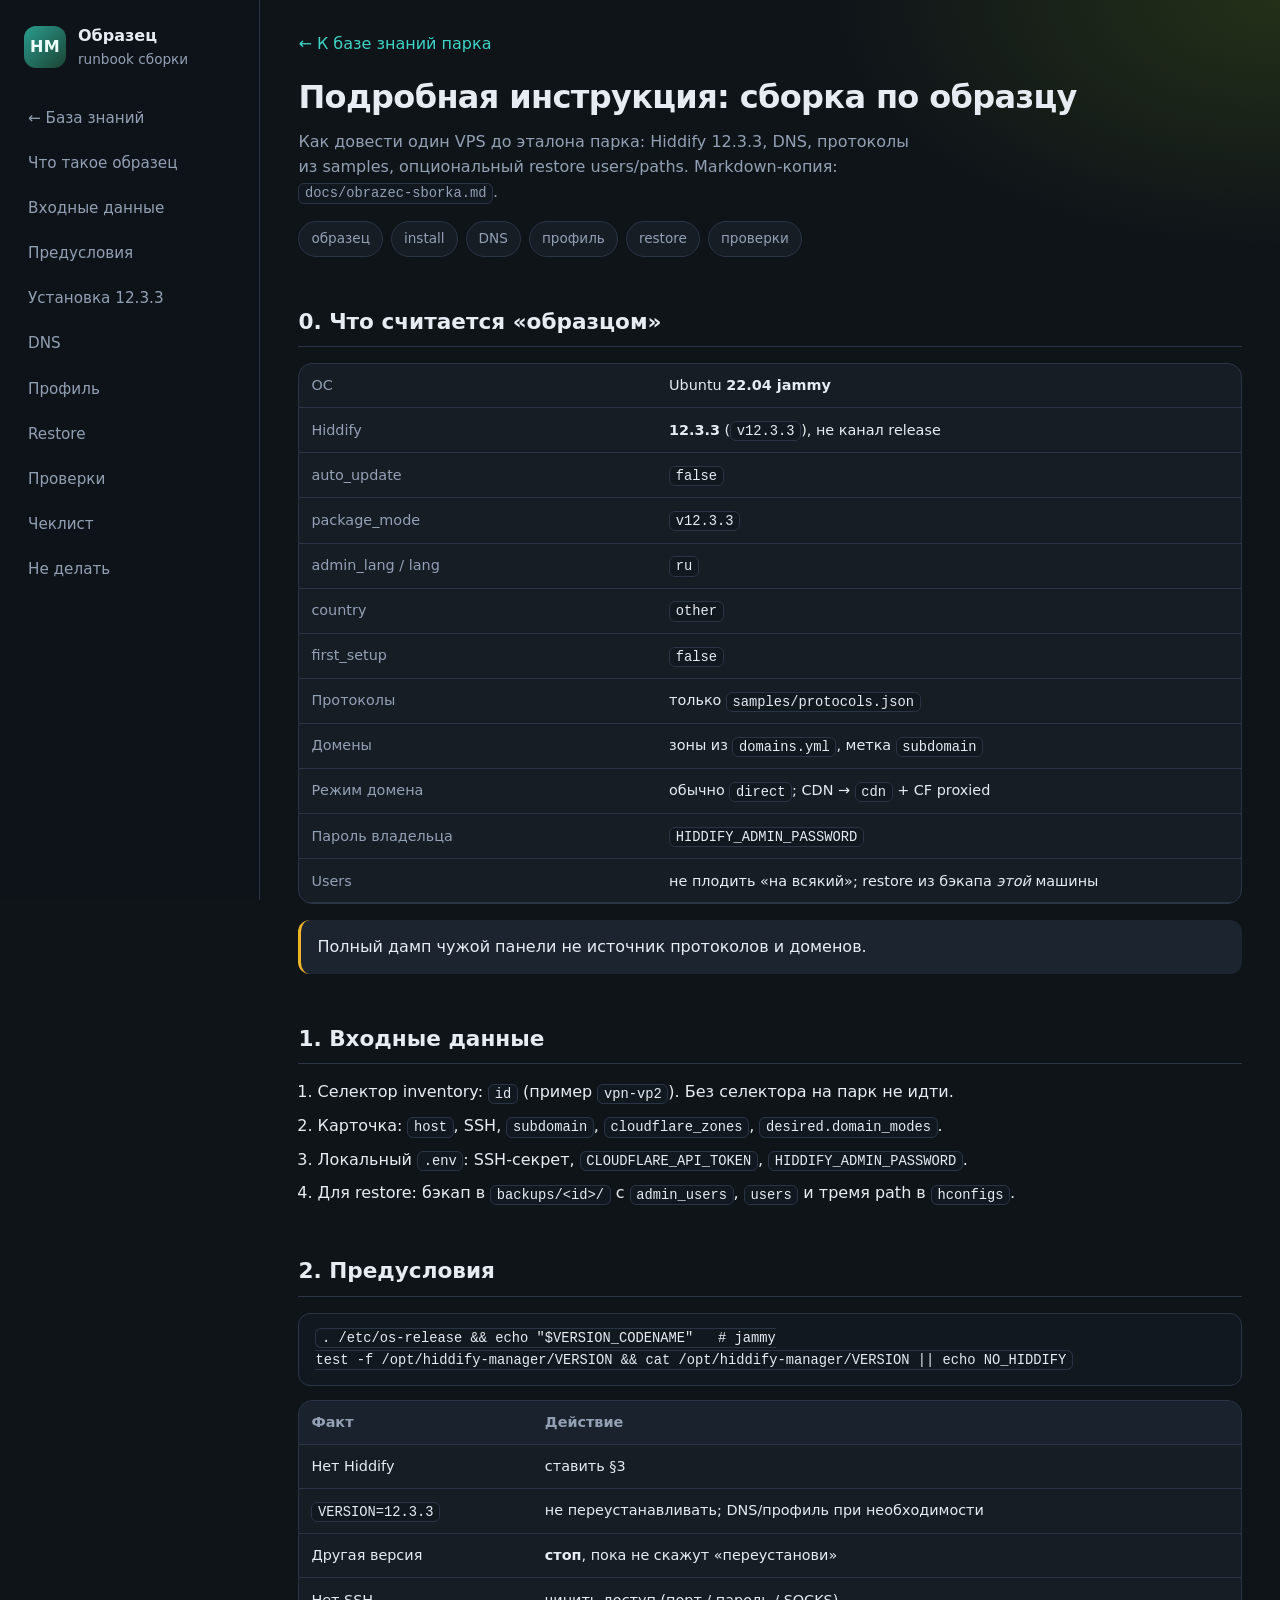
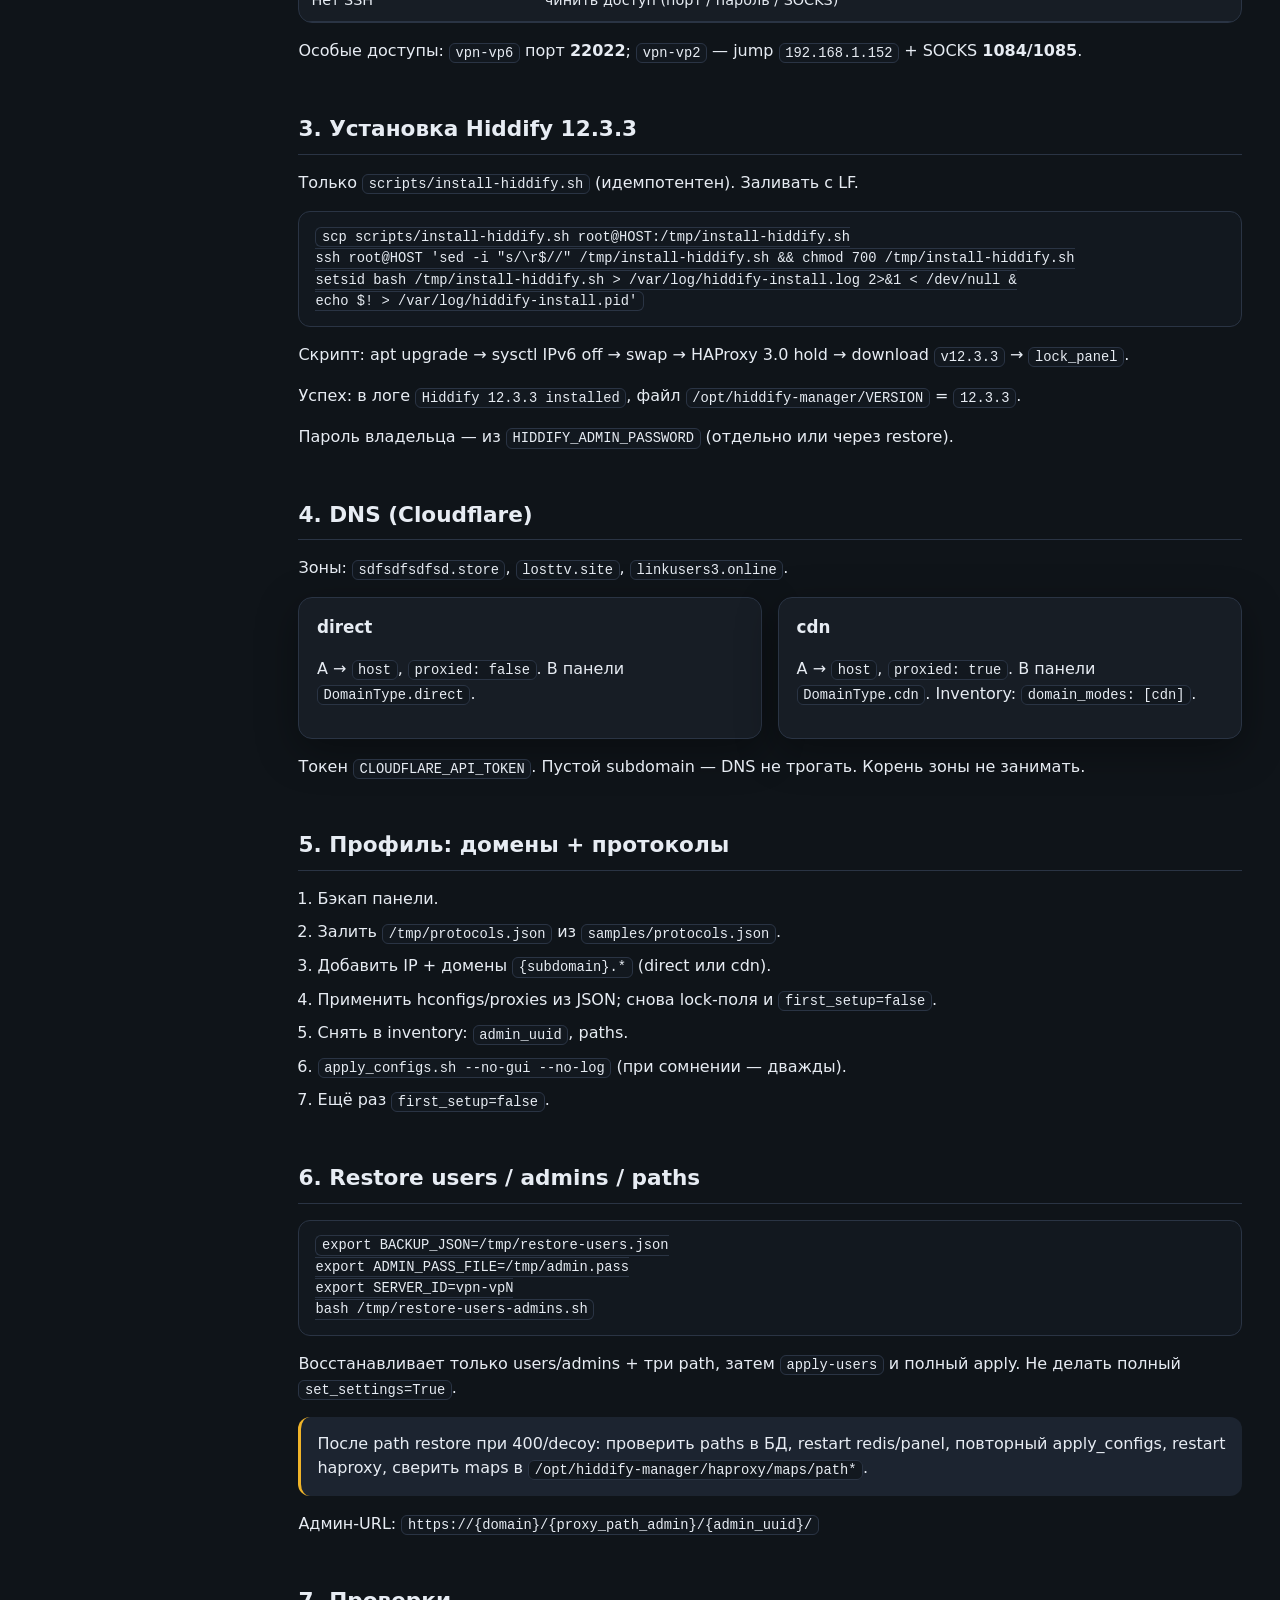
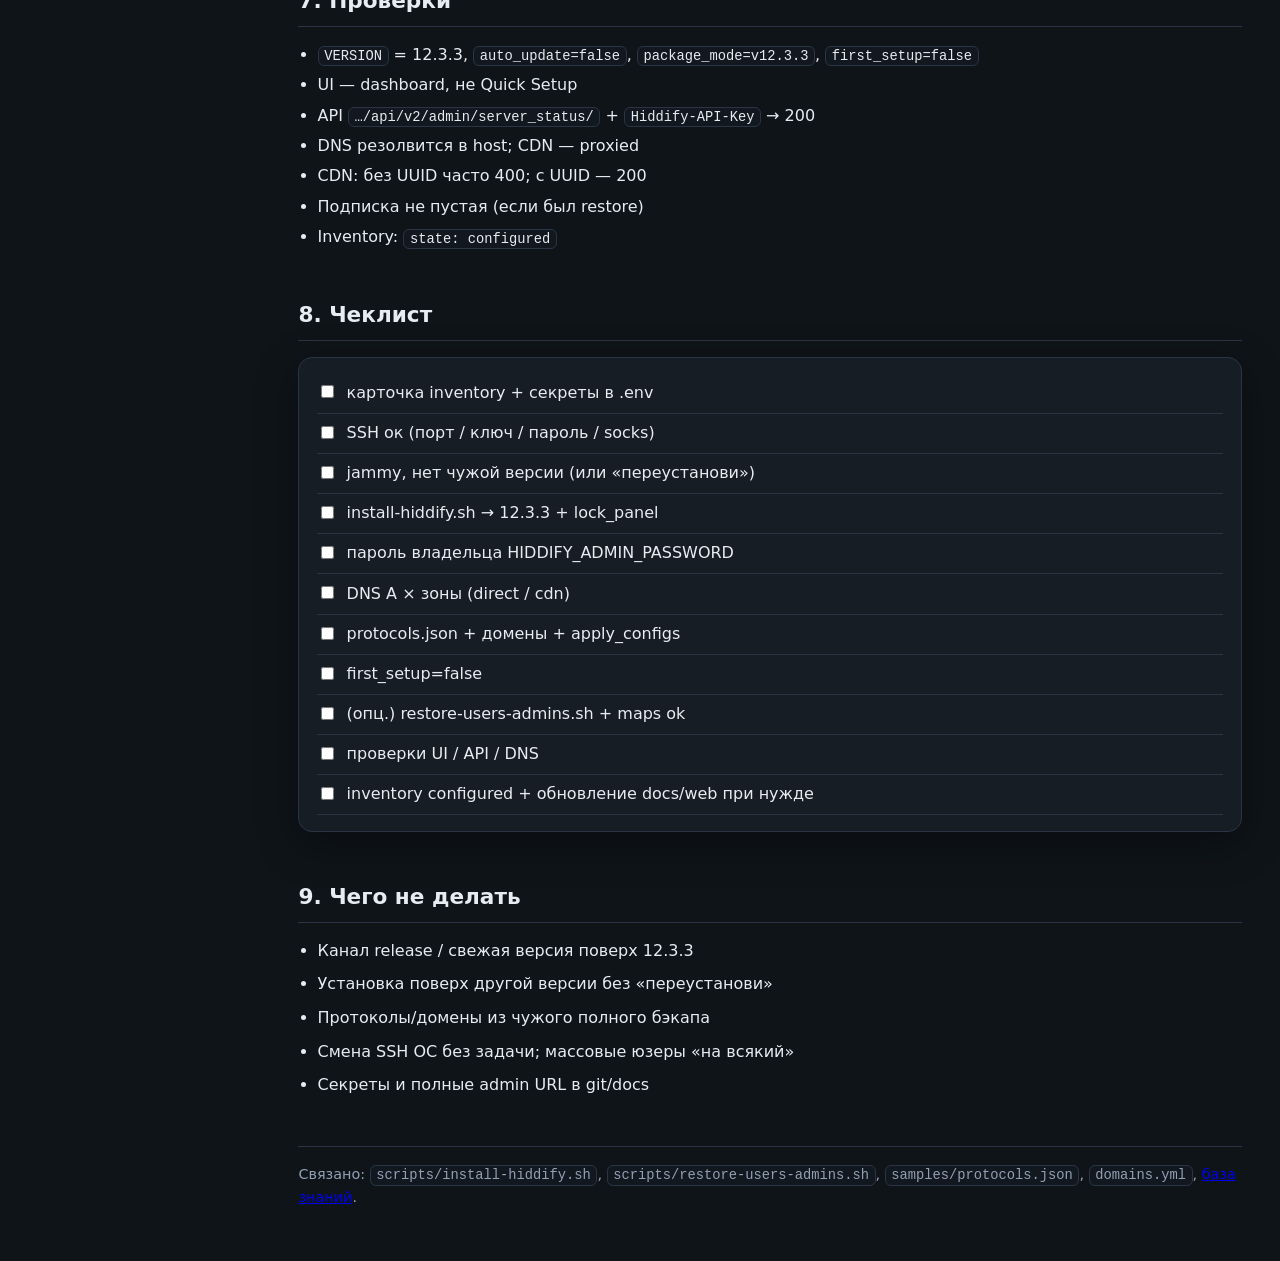
==== docs/web/obrazec.html @ accb6fe7 "Add detailed sample-build runbook for the park. Document the 12.3.3 install, DNS modes, protocol app" ====
<!DOCTYPE html>
<html lang="ru">
<head>
  <meta charset="utf-8" />
  <meta name="viewport" content="width=device-width, initial-scale=1" />
  <title>Сборка по образцу — Hiddify Park</title>
  <link rel="stylesheet" href="styles.css" />
  <style>
    .doc-nav { display: flex; flex-wrap: wrap; gap: 0.5rem; margin: 1rem 0 1.5rem; }
    .doc-nav a {
      color: var(--muted); text-decoration: none;
      padding: 0.4rem 0.75rem; border-radius: 999px;
      border: 1px solid var(--line); background: var(--panel); font-size: 0.85rem;
    }
    .doc-nav a:hover { color: var(--text); border-color: var(--accent); }
    .checklist label {
      display: flex; gap: 0.6rem; align-items: flex-start;
      padding: 0.45rem 0; border-bottom: 1px solid var(--line);
    }
    .checklist input { margin-top: 0.3rem; }
    table.kv td:first-child { width: 38%; color: var(--muted); white-space: nowrap; }
    .back { display: inline-block; margin-bottom: 1rem; color: var(--accent); text-decoration: none; }
  </style>
</head>
<body>
  <div class="layout">
    <aside class="sidebar">
      <div class="brand">
        <div class="brand-mark">HM</div>
        <div>
          <div class="brand-title">Образец</div>
          <div class="brand-sub">runbook сборки</div>
        </div>
      </div>
      <nav>
        <a href="index.html">← База знаний</a>
        <a href="#what">Что такое образец</a>
        <a href="#inputs">Входные данные</a>
        <a href="#pre">Предусловия</a>
        <a href="#install">Установка 12.3.3</a>
        <a href="#dns">DNS</a>
        <a href="#profile">Профиль</a>
        <a href="#restore">Restore</a>
        <a href="#verify">Проверки</a>
        <a href="#checklist">Чеклист</a>
        <a href="#dont">Не делать</a>
      </nav>
    </aside>

    <main class="content">
      <a class="back" href="index.html">← К базе знаний парка</a>
      <header class="page-header">
        <h1>Подробная инструкция: сборка по образцу</h1>
        <p class="lede">Как довести один VPS до эталона парка: Hiddify 12.3.3, DNS, протоколы из samples, опциональный restore users/paths. Markdown-копия: <code>docs/obrazec-sborka.md</code>.</p>
      </header>

      <div class="doc-nav">
        <a href="#what">образец</a>
        <a href="#install">install</a>
        <a href="#dns">DNS</a>
        <a href="#profile">профиль</a>
        <a href="#restore">restore</a>
        <a href="#verify">проверки</a>
      </div>

      <section id="what">
        <h2>0. Что считается «образцом»</h2>
        <div class="table-wrap">
          <table class="kv">
            <tbody>
              <tr><td>ОС</td><td>Ubuntu <strong>22.04 jammy</strong></td></tr>
              <tr><td>Hiddify</td><td><strong>12.3.3</strong> (<code>v12.3.3</code>), не канал release</td></tr>
              <tr><td>auto_update</td><td><code>false</code></td></tr>
              <tr><td>package_mode</td><td><code>v12.3.3</code></td></tr>
              <tr><td>admin_lang / lang</td><td><code>ru</code></td></tr>
              <tr><td>country</td><td><code>other</code></td></tr>
              <tr><td>first_setup</td><td><code>false</code></td></tr>
              <tr><td>Протоколы</td><td>только <code>samples/protocols.json</code></td></tr>
              <tr><td>Домены</td><td>зоны из <code>domains.yml</code>, метка <code>subdomain</code></td></tr>
              <tr><td>Режим домена</td><td>обычно <code>direct</code>; CDN → <code>cdn</code> + CF proxied</td></tr>
              <tr><td>Пароль владельца</td><td><code>HIDDIFY_ADMIN_PASSWORD</code></td></tr>
              <tr><td>Users</td><td>не плодить «на всякий»; restore из бэкапа <em>этой</em> машины</td></tr>
            </tbody>
          </table>
        </div>
        <div class="callout warn">Полный дамп чужой панели не источник протоколов и доменов.</div>
      </section>

      <section id="inputs">
        <h2>1. Входные данные</h2>
        <ol class="steps">
          <li>Селектор inventory: <code>id</code> (пример <code>vpn-vp2</code>). Без селектора на парк не идти.</li>
          <li>Карточка: <code>host</code>, SSH, <code>subdomain</code>, <code>cloudflare_zones</code>, <code>desired.domain_modes</code>.</li>
          <li>Локальный <code>.env</code>: SSH-секрет, <code>CLOUDFLARE_API_TOKEN</code>, <code>HIDDIFY_ADMIN_PASSWORD</code>.</li>
          <li>Для restore: бэкап в <code>backups/&lt;id&gt;/</code> с <code>admin_users</code>, <code>users</code> и тремя path в <code>hconfigs</code>.</li>
        </ol>
      </section>

      <section id="pre">
        <h2>2. Предусловия</h2>
        <pre><code>. /etc/os-release &amp;&amp; echo "$VERSION_CODENAME"   # jammy
test -f /opt/hiddify-manager/VERSION &amp;&amp; cat /opt/hiddify-manager/VERSION || echo NO_HIDDIFY</code></pre>
        <div class="table-wrap">
          <table>
            <thead><tr><th>Факт</th><th>Действие</th></tr></thead>
            <tbody>
              <tr><td>Нет Hiddify</td><td>ставить §3</td></tr>
              <tr><td><code>VERSION=12.3.3</code></td><td>не переустанавливать; DNS/профиль при необходимости</td></tr>
              <tr><td>Другая версия</td><td><strong>стоп</strong>, пока не скажут «переустанови»</td></tr>
              <tr><td>Нет SSH</td><td>чинить доступ (порт / пароль / SOCKS)</td></tr>
            </tbody>
          </table>
        </div>
        <p>Особые доступы: <code>vpn-vp6</code> порт <strong>22022</strong>; <code>vpn-vp2</code> — jump <code>192.168.1.152</code> + SOCKS <strong>1084/1085</strong>.</p>
      </section>

      <section id="install">
        <h2>3. Установка Hiddify 12.3.3</h2>
        <p>Только <code>scripts/install-hiddify.sh</code> (идемпотентен). Заливать с LF.</p>
        <pre><code>scp scripts/install-hiddify.sh root@HOST:/tmp/install-hiddify.sh
ssh root@HOST 'sed -i "s/\r$//" /tmp/install-hiddify.sh && chmod 700 /tmp/install-hiddify.sh
setsid bash /tmp/install-hiddify.sh > /var/log/hiddify-install.log 2>&amp;1 &lt; /dev/null &amp;
echo $! > /var/log/hiddify-install.pid'</code></pre>
        <p>Скрипт: apt upgrade → sysctl IPv6 off → swap → HAProxy 3.0 hold → download <code>v12.3.3</code> → <code>lock_panel</code>.</p>
        <p>Успех: в логе <code>Hiddify 12.3.3 installed</code>, файл <code>/opt/hiddify-manager/VERSION</code> = <code>12.3.3</code>.</p>
        <p>Пароль владельца — из <code>HIDDIFY_ADMIN_PASSWORD</code> (отдельно или через restore).</p>
      </section>

      <section id="dns">
        <h2>4. DNS (Cloudflare)</h2>
        <p>Зоны: <code>sdfsdfsdfsd.store</code>, <code>losttv.site</code>, <code>linkusers3.online</code>.</p>
        <div class="grid-2">
          <div class="card">
            <h3>direct</h3>
            <p>A → <code>host</code>, <code>proxied: false</code>. В панели <code>DomainType.direct</code>.</p>
          </div>
          <div class="card">
            <h3>cdn</h3>
            <p>A → <code>host</code>, <code>proxied: true</code>. В панели <code>DomainType.cdn</code>. Inventory: <code>domain_modes: [cdn]</code>.</p>
          </div>
        </div>
        <p>Токен <code>CLOUDFLARE_API_TOKEN</code>. Пустой subdomain — DNS не трогать. Корень зоны не занимать.</p>
      </section>

      <section id="profile">
        <h2>5. Профиль: домены + протоколы</h2>
        <ol class="steps">
          <li>Бэкап панели.</li>
          <li>Залить <code>/tmp/protocols.json</code> из <code>samples/protocols.json</code>.</li>
          <li>Добавить IP + домены <code>{subdomain}.*</code> (direct или cdn).</li>
          <li>Применить hconfigs/proxies из JSON; снова lock-поля и <code>first_setup=false</code>.</li>
          <li>Снять в inventory: <code>admin_uuid</code>, paths.</li>
          <li><code>apply_configs.sh --no-gui --no-log</code> (при сомнении — дважды).</li>
          <li>Ещё раз <code>first_setup=false</code>.</li>
        </ol>
      </section>

      <section id="restore">
        <h2>6. Restore users / admins / paths</h2>
        <pre><code>export BACKUP_JSON=/tmp/restore-users.json
export ADMIN_PASS_FILE=/tmp/admin.pass
export SERVER_ID=vpn-vpN
bash /tmp/restore-users-admins.sh</code></pre>
        <p>Восстанавливает только users/admins + три path, затем <code>apply-users</code> и полный apply. Не делать полный <code>set_settings=True</code>.</p>
        <div class="callout warn">
          После path restore при 400/decoy: проверить paths в БД, restart redis/panel, повторный apply_configs, restart haproxy, сверить maps в <code>/opt/hiddify-manager/haproxy/maps/path*</code>.
        </div>
        <p>Админ-URL: <code>https://{domain}/{proxy_path_admin}/{admin_uuid}/</code></p>
      </section>

      <section id="verify">
        <h2>7. Проверки</h2>
        <ul>
          <li><code>VERSION</code> = 12.3.3, <code>auto_update=false</code>, <code>package_mode=v12.3.3</code>, <code>first_setup=false</code></li>
          <li>UI — dashboard, не Quick Setup</li>
          <li>API <code>…/api/v2/admin/server_status/</code> + <code>Hiddify-API-Key</code> → 200</li>
          <li>DNS резолвится в host; CDN — proxied</li>
          <li>CDN: без UUID часто 400; с UUID — 200</li>
          <li>Подписка не пустая (если был restore)</li>
          <li>Inventory: <code>state: configured</code></li>
        </ul>
      </section>

      <section id="checklist">
        <h2>8. Чеклист</h2>
        <div class="card checklist">
          <label><input type="checkbox" /> карточка inventory + секреты в .env</label>
          <label><input type="checkbox" /> SSH ок (порт / ключ / пароль / socks)</label>
          <label><input type="checkbox" /> jammy, нет чужой версии (или «переустанови»)</label>
          <label><input type="checkbox" /> install-hiddify.sh → 12.3.3 + lock_panel</label>
          <label><input type="checkbox" /> пароль владельца HIDDIFY_ADMIN_PASSWORD</label>
          <label><input type="checkbox" /> DNS A × зоны (direct / cdn)</label>
          <label><input type="checkbox" /> protocols.json + домены + apply_configs</label>
          <label><input type="checkbox" /> first_setup=false</label>
          <label><input type="checkbox" /> (опц.) restore-users-admins.sh + maps ok</label>
          <label><input type="checkbox" /> проверки UI / API / DNS</label>
          <label><input type="checkbox" /> inventory configured + обновление docs/web при нужде</label>
        </div>
      </section>

      <section id="dont">
        <h2>9. Чего не делать</h2>
        <ul class="pitfalls">
          <li>Канал release / свежая версия поверх 12.3.3</li>
          <li>Установка поверх другой версии без «переустанови»</li>
          <li>Протоколы/домены из чужого полного бэкапа</li>
          <li>Смена SSH ОС без задачи; массовые юзеры «на всякий»</li>
          <li>Секреты и полные admin URL в git/docs</li>
        </ul>
      </section>

      <footer class="page-footer">
        Связано: <code>scripts/install-hiddify.sh</code>, <code>scripts/restore-users-admins.sh</code>, <code>samples/protocols.json</code>, <code>domains.yml</code>, <a href="index.html">база знаний</a>.
      </footer>
    </main>
  </div>
</body>
</html>
---- docs/web/styles.css ----
:root {
  --bg: #0f1419;
  --panel: #171d25;
  --panel-2: #1c2430;
  --line: #2a3444;
  --text: #e7ecf3;
  --muted: #93a0b4;
  --accent: #3dd6c6;
  --accent-2: #f0b429;
  --ok: #3ecf8e;
  --bad: #ff6b6b;
  --warn: #f0b429;
  --shadow: 0 12px 40px rgba(0, 0, 0, 0.35);
  --radius: 14px;
  --font: "Segoe UI", "IBM Plex Sans", system-ui, sans-serif;
  --mono: "Cascadia Code", "Consolas", ui-monospace, monospace;
}

* { box-sizing: border-box; }
html { scroll-behavior: smooth; }
body {
  margin: 0;
  font-family: var(--font);
  color: var(--text);
  background:
    radial-gradient(1200px 600px at 10% -10%, #1a2a33 0%, transparent 55%),
    radial-gradient(900px 500px at 100% 0%, #243018 0%, transparent 50%),
    var(--bg);
  line-height: 1.55;
}

.layout {
  display: grid;
  grid-template-columns: 260px 1fr;
  min-height: 100vh;
}

.sidebar {
  position: sticky;
  top: 0;
  height: 100vh;
  padding: 1.25rem 1rem;
  border-right: 1px solid var(--line);
  background: rgba(15, 20, 25, 0.92);
  backdrop-filter: blur(8px);
  overflow: auto;
}

.brand {
  display: flex;
  gap: 0.75rem;
  align-items: center;
  margin-bottom: 1.5rem;
  padding: 0.25rem 0.5rem;
}
.brand-mark {
  width: 42px; height: 42px;
  border-radius: 12px;
  display: grid; place-items: center;
  font-weight: 700;
  letter-spacing: 0.02em;
  background: linear-gradient(135deg, #2a9d8f, #1b4332);
  color: #ecfffb;
}
.brand-title { font-weight: 700; }
.brand-sub { color: var(--muted); font-size: 0.85rem; }

nav { display: flex; flex-direction: column; gap: 0.25rem; }
nav a {
  color: var(--muted);
  text-decoration: none;
  padding: 0.55rem 0.75rem;
  border-radius: 10px;
  font-size: 0.95rem;
}
nav a:hover, nav a.active {
  color: var(--text);
  background: var(--panel-2);
}

.sidebar-note {
  margin-top: 1.5rem;
  padding: 0.75rem;
  color: var(--muted);
  font-size: 0.8rem;
  border: 1px dashed var(--line);
  border-radius: 10px;
}

.content {
  padding: 2rem clamp(1rem, 3vw, 3rem) 4rem;
  max-width: 1100px;
}

.page-header h1 {
  margin: 0 0 0.5rem;
  font-size: clamp(1.6rem, 2.5vw, 2.2rem);
  letter-spacing: -0.02em;
}
.lede { color: var(--muted); max-width: 60ch; margin-top: 0; }
.meta-row { display: flex; flex-wrap: wrap; gap: 0.5rem; margin: 1rem 0 0.5rem; }
.pill {
  display: inline-flex;
  align-items: center;
  gap: 0.35rem;
  padding: 0.3rem 0.7rem;
  border-radius: 999px;
  background: var(--panel);
  border: 1px solid var(--line);
  font-size: 0.85rem;
}
.pill.muted { color: var(--muted); }

section {
  margin-top: 2.5rem;
  padding-top: 0.5rem;
  scroll-margin-top: 1rem;
}
section h2 {
  margin: 0 0 1rem;
  font-size: 1.35rem;
  border-bottom: 1px solid var(--line);
  padding-bottom: 0.5rem;
}
section h3 { margin-top: 0; font-size: 1.05rem; }

.cards {
  display: grid;
  grid-template-columns: repeat(auto-fit, minmax(240px, 1fr));
  gap: 1rem;
}
.card {
  background: var(--panel);
  border: 1px solid var(--line);
  border-radius: var(--radius);
  padding: 1rem 1.1rem;
  box-shadow: var(--shadow);
}
.grid-2 {
  display: grid;
  grid-template-columns: repeat(auto-fit, minmax(280px, 1fr));
  gap: 1rem;
}

ul, ol { padding-left: 1.2rem; }
li { margin: 0.35rem 0; }
code, pre {
  font-family: var(--mono);
  font-size: 0.86rem;
}
code {
  background: #12181f;
  border: 1px solid var(--line);
  padding: 0.1rem 0.35rem;
  border-radius: 6px;
}
pre {
  background: #12181f;
  border: 1px solid var(--line);
  border-radius: 12px;
  padding: 0.9rem 1rem;
  overflow: auto;
}

.callout {
  margin: 1rem 0;
  padding: 0.9rem 1rem;
  border-radius: 12px;
  border-left: 3px solid var(--accent);
  background: var(--panel-2);
}
.callout.warn { border-left-color: var(--warn); }

.steps li { margin: 0.55rem 0; }

.toolbar {
  display: flex;
  flex-wrap: wrap;
  gap: 0.75rem;
  align-items: center;
  justify-content: space-between;
  margin-bottom: 0.75rem;
}
.toolbar input {
  flex: 1;
  min-width: 220px;
  background: var(--panel);
  border: 1px solid var(--line);
  color: var(--text);
  border-radius: 10px;
  padding: 0.65rem 0.85rem;
}
.legend {
  display: flex; flex-wrap: wrap; gap: 0.75rem;
  color: var(--muted); font-size: 0.85rem;
}
.dot {
  display: inline-block; width: 0.65rem; height: 0.65rem;
  border-radius: 50%; margin-right: 0.25rem;
}
.dot.ok { background: var(--ok); }
.dot.warn { background: var(--warn); }
.dot.bad { background: var(--bad); }
.dot.mute { background: #556274; }

.table-wrap {
  overflow: auto;
  border: 1px solid var(--line);
  border-radius: var(--radius);
  background: var(--panel);
}
table {
  width: 100%;
  border-collapse: collapse;
  font-size: 0.9rem;
}
th, td {
  text-align: left;
  padding: 0.65rem 0.75rem;
  border-bottom: 1px solid var(--line);
  vertical-align: top;
}
th {
  position: sticky; top: 0;
  background: #1a222d;
  color: var(--muted);
  font-weight: 600;
  white-space: nowrap;
}
tr:hover td { background: rgba(255,255,255,0.02); }
.ssh-badge {
  display: inline-block;
  padding: 0.15rem 0.5rem;
  border-radius: 999px;
  font-size: 0.78rem;
  font-weight: 600;
}
.ssh-badge.ok { background: rgba(62,207,142,0.15); color: var(--ok); }
.ssh-badge.warn { background: rgba(240,180,41,0.15); color: var(--warn); }
.ssh-badge.bad { background: rgba(255,107,107,0.15); color: var(--bad); }
.ssh-badge.mute { background: rgba(85,98,116,0.25); color: var(--muted); }

.summary-bar {
  margin-top: 0.75rem;
  color: var(--muted);
  font-size: 0.9rem;
}

.pitfalls li { margin: 0.55rem 0; }

.timeline {
  display: flex;
  flex-direction: column;
  gap: 0.75rem;
}
.tl-item {
  background: var(--panel);
  border: 1px solid var(--line);
  border-radius: 12px;
  padding: 0.85rem 1rem;
}
.tl-item time {
  display: block;
  color: var(--accent);
  font-size: 0.8rem;
  margin-bottom: 0.25rem;
  font-family: var(--mono);
}

.page-footer {
  margin-top: 3rem;
  padding-top: 1rem;
  border-top: 1px solid var(--line);
  color: var(--muted);
  font-size: 0.9rem;
}

@media (max-width: 900px) {
  .layout { grid-template-columns: 1fr; }
  .sidebar {
    position: relative;
    height: auto;
    border-right: none;
    border-bottom: 1px solid var(--line);
  }
  nav { flex-direction: row; flex-wrap: wrap; }
}
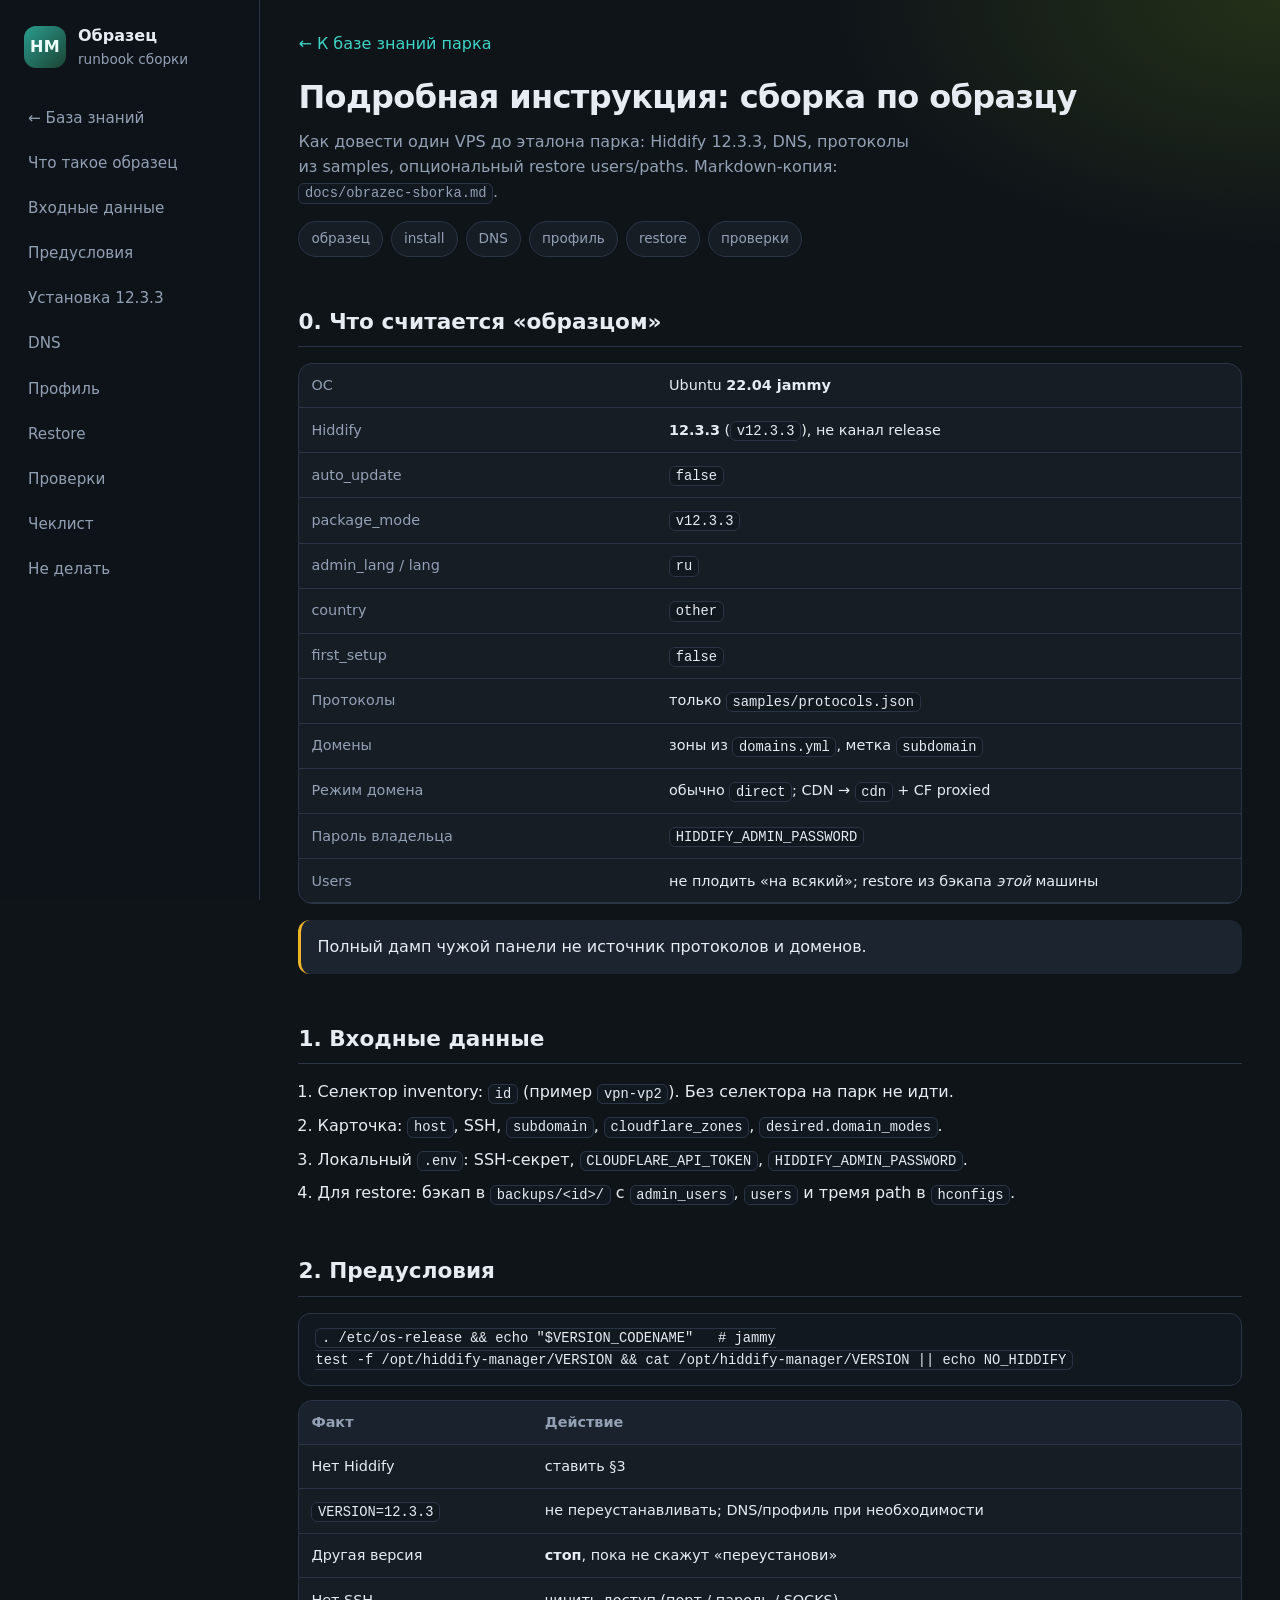
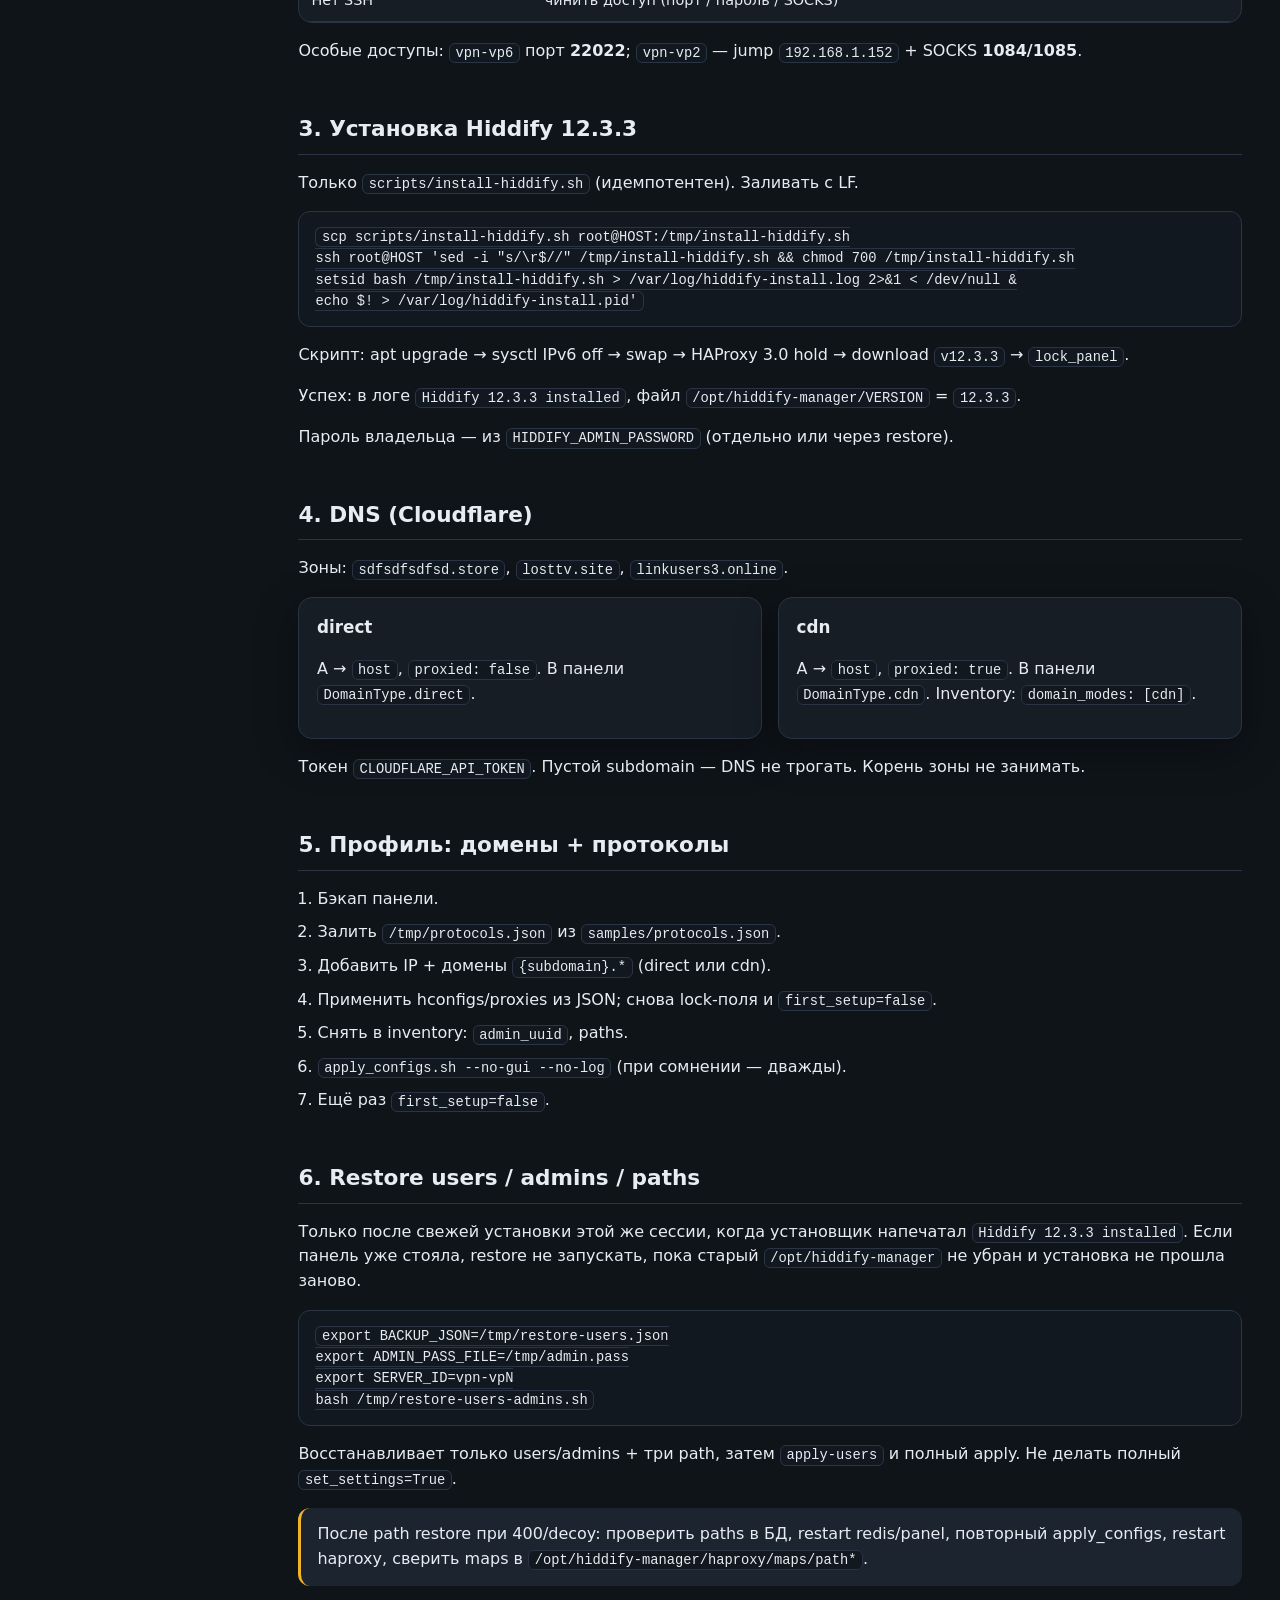
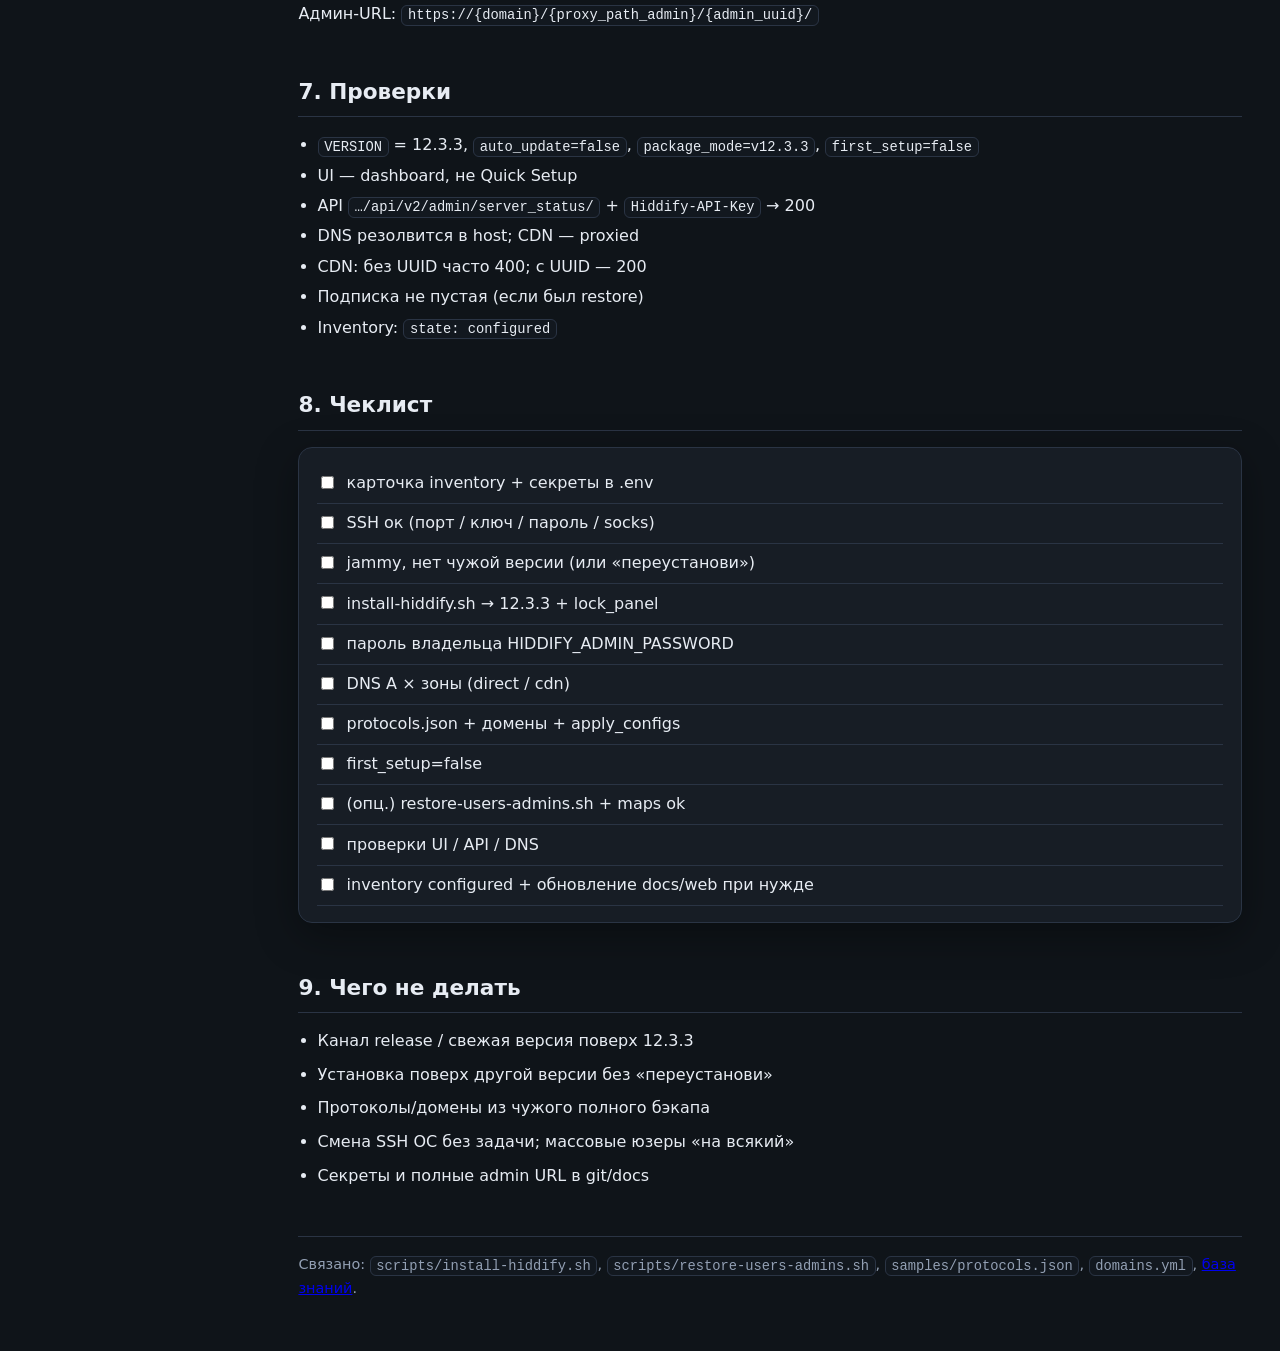
==== commit 79b50dad: "Document that user restore runs only after a clean 12.3.3 install. Co-authored-by: Cursor <cursorage" ====
--- a/docs/web/obrazec.html
+++ b/docs/web/obrazec.html
@@ -157,6 +157,7 @@
 
       <section id="restore">
         <h2>6. Restore users / admins / paths</h2>
+        <p>Только после свежей установки этой же сессии, когда установщик напечатал <code>Hiddify 12.3.3 installed</code>. Если панель уже стояла, restore не запускать, пока старый <code>/opt/hiddify-manager</code> не убран и установка не прошла заново.</p>
         <pre><code>export BACKUP_JSON=/tmp/restore-users.json
 export ADMIN_PASS_FILE=/tmp/admin.pass
 export SERVER_ID=vpn-vpN
--- a/docs/web/styles.css
+++ b/docs/web/styles.css
@@ -235,6 +235,13 @@
   font-size: 0.78rem;
   font-weight: 600;
 }
+.dom-line {
+  display: flex;
+  align-items: center;
+  gap: 0.4rem;
+  margin: 0.12rem 0;
+}
+.dom-line code { font-size: 0.78rem; }
 .ssh-badge.ok { background: rgba(62,207,142,0.15); color: var(--ok); }
 .ssh-badge.warn { background: rgba(240,180,41,0.15); color: var(--warn); }
 .ssh-badge.bad { background: rgba(255,107,107,0.15); color: var(--bad); }
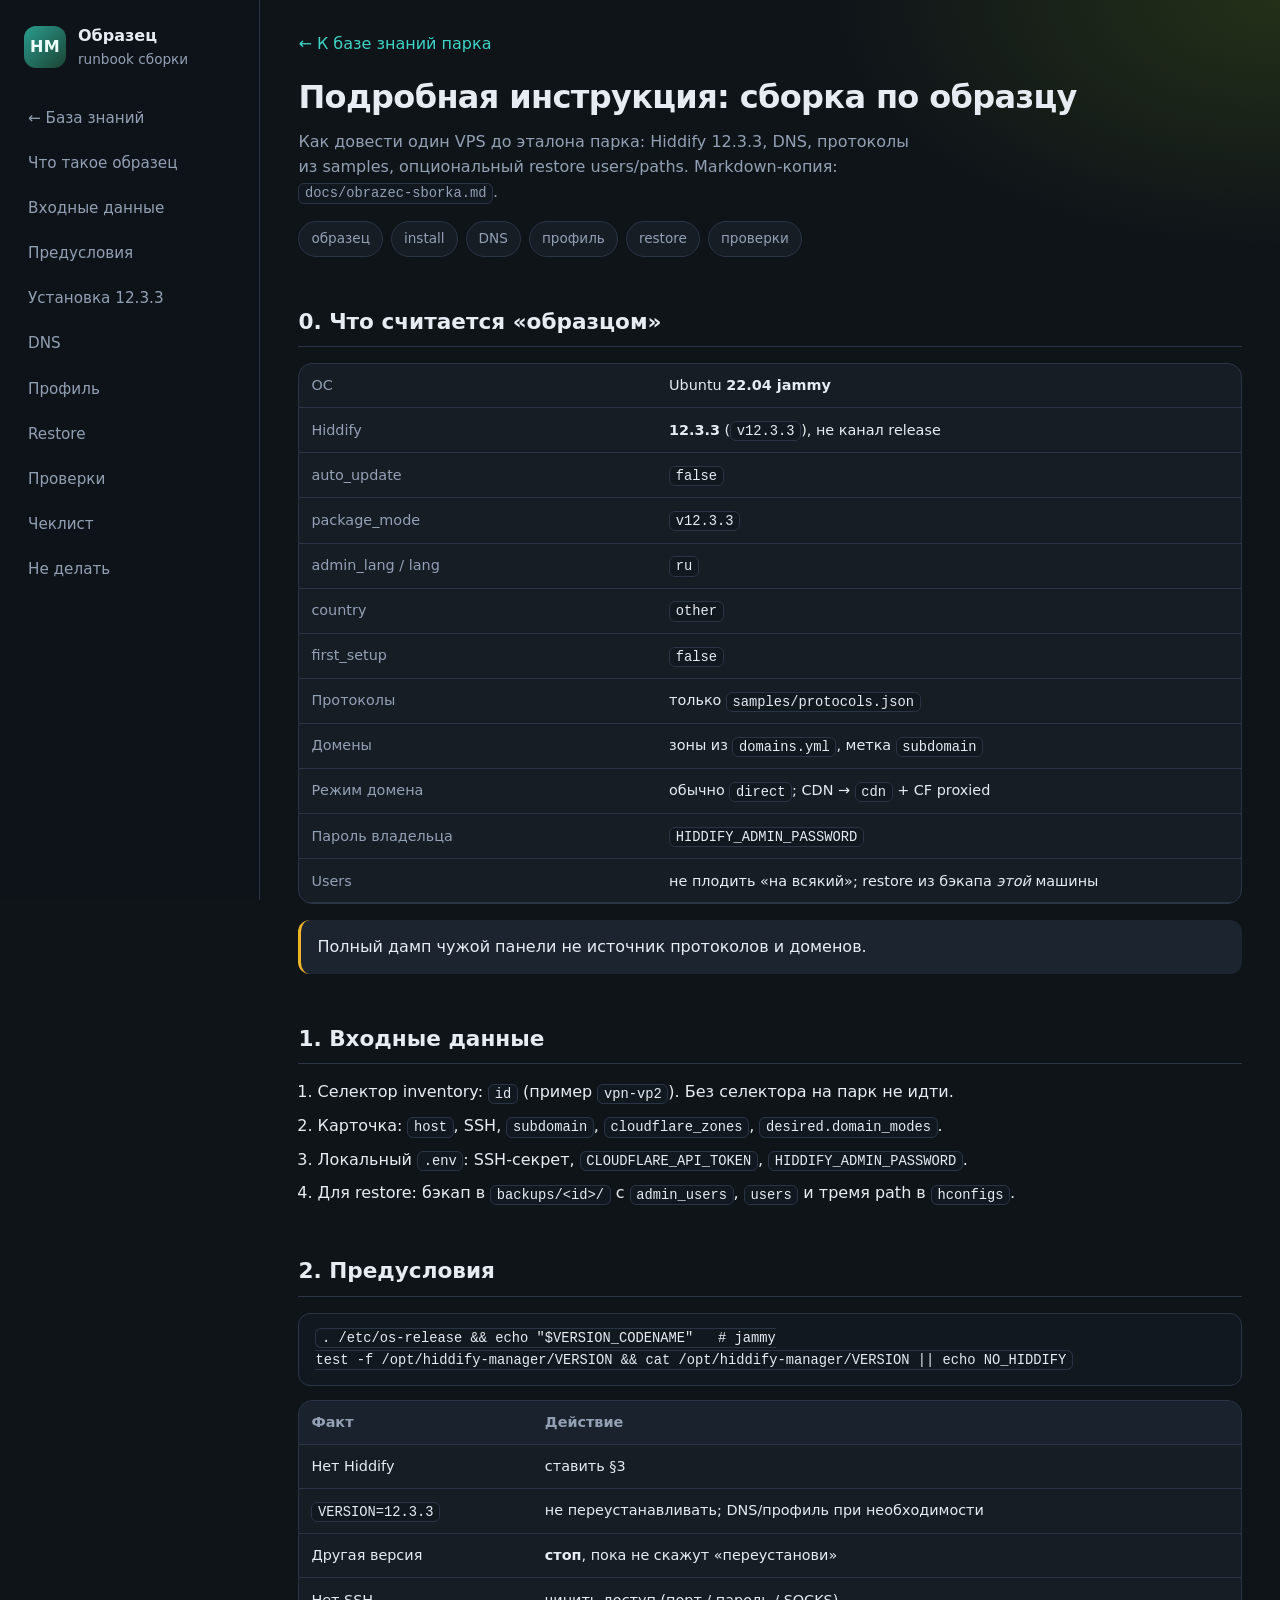
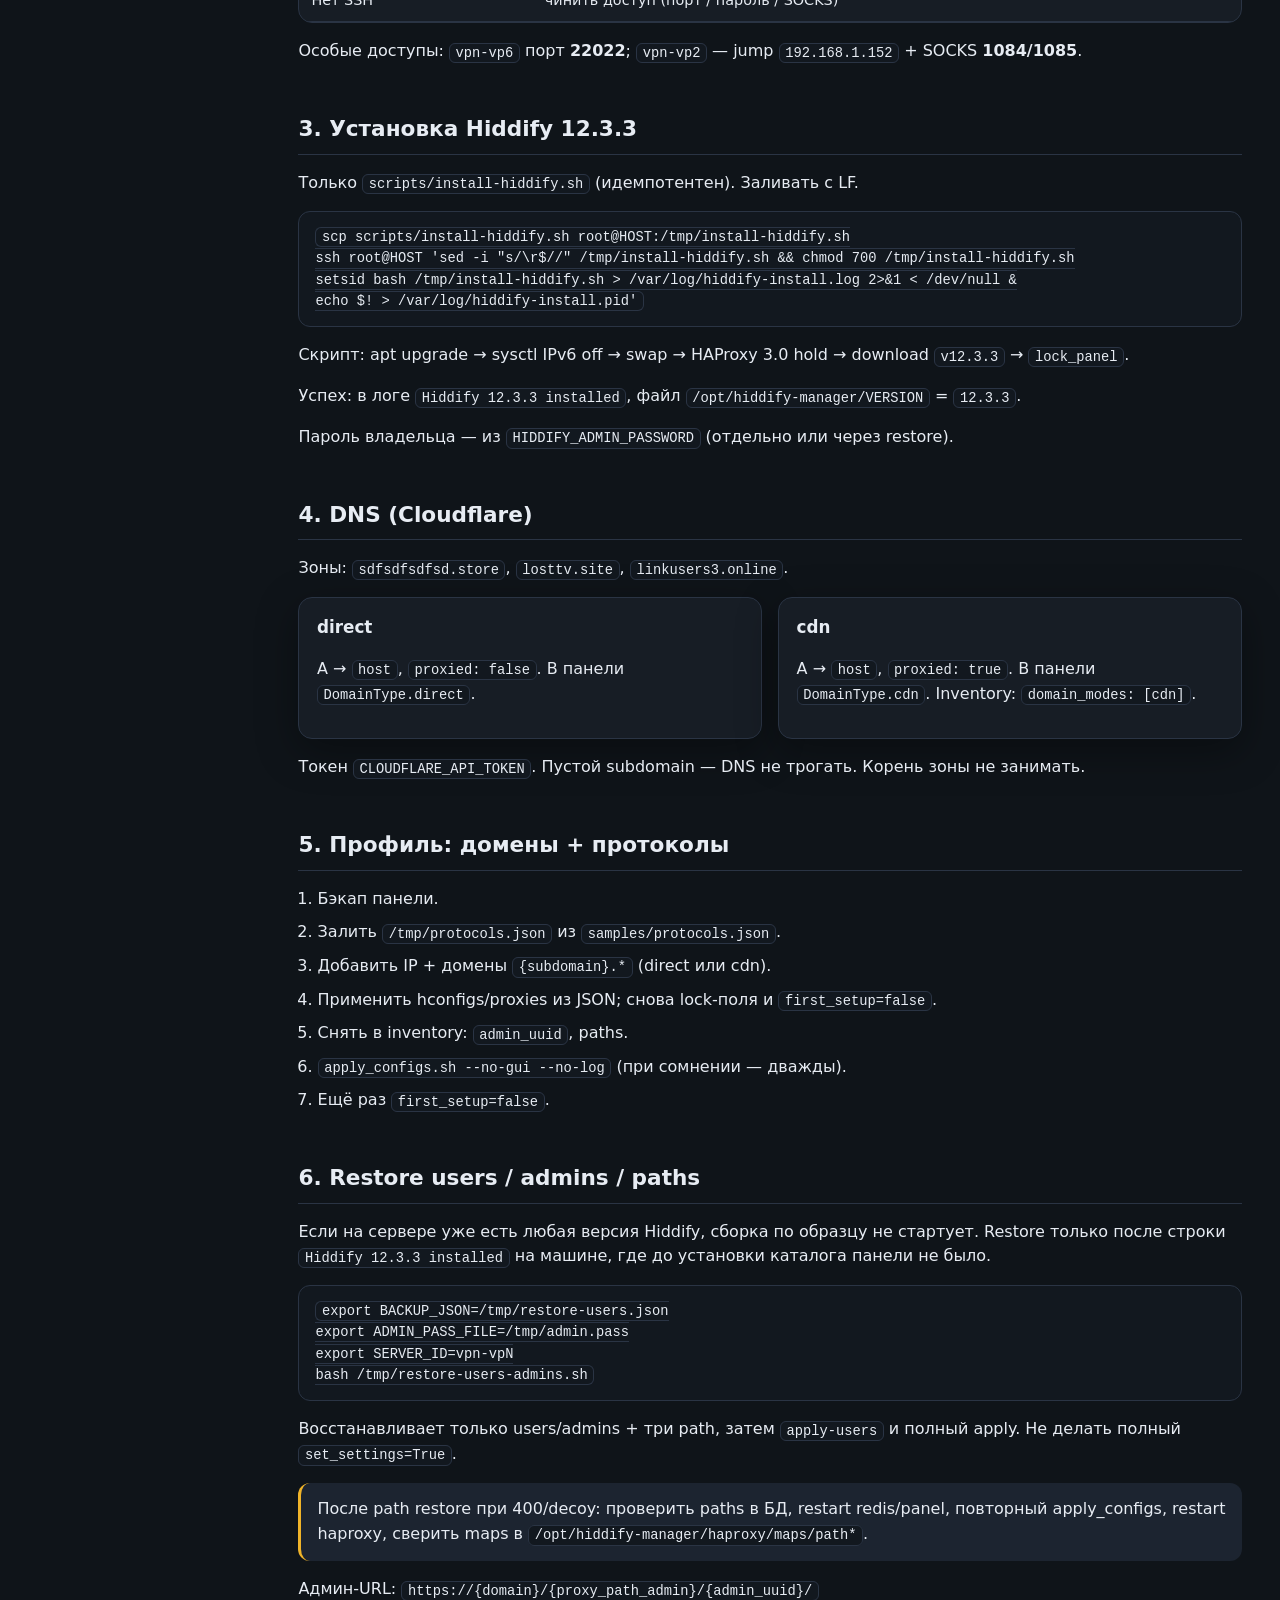
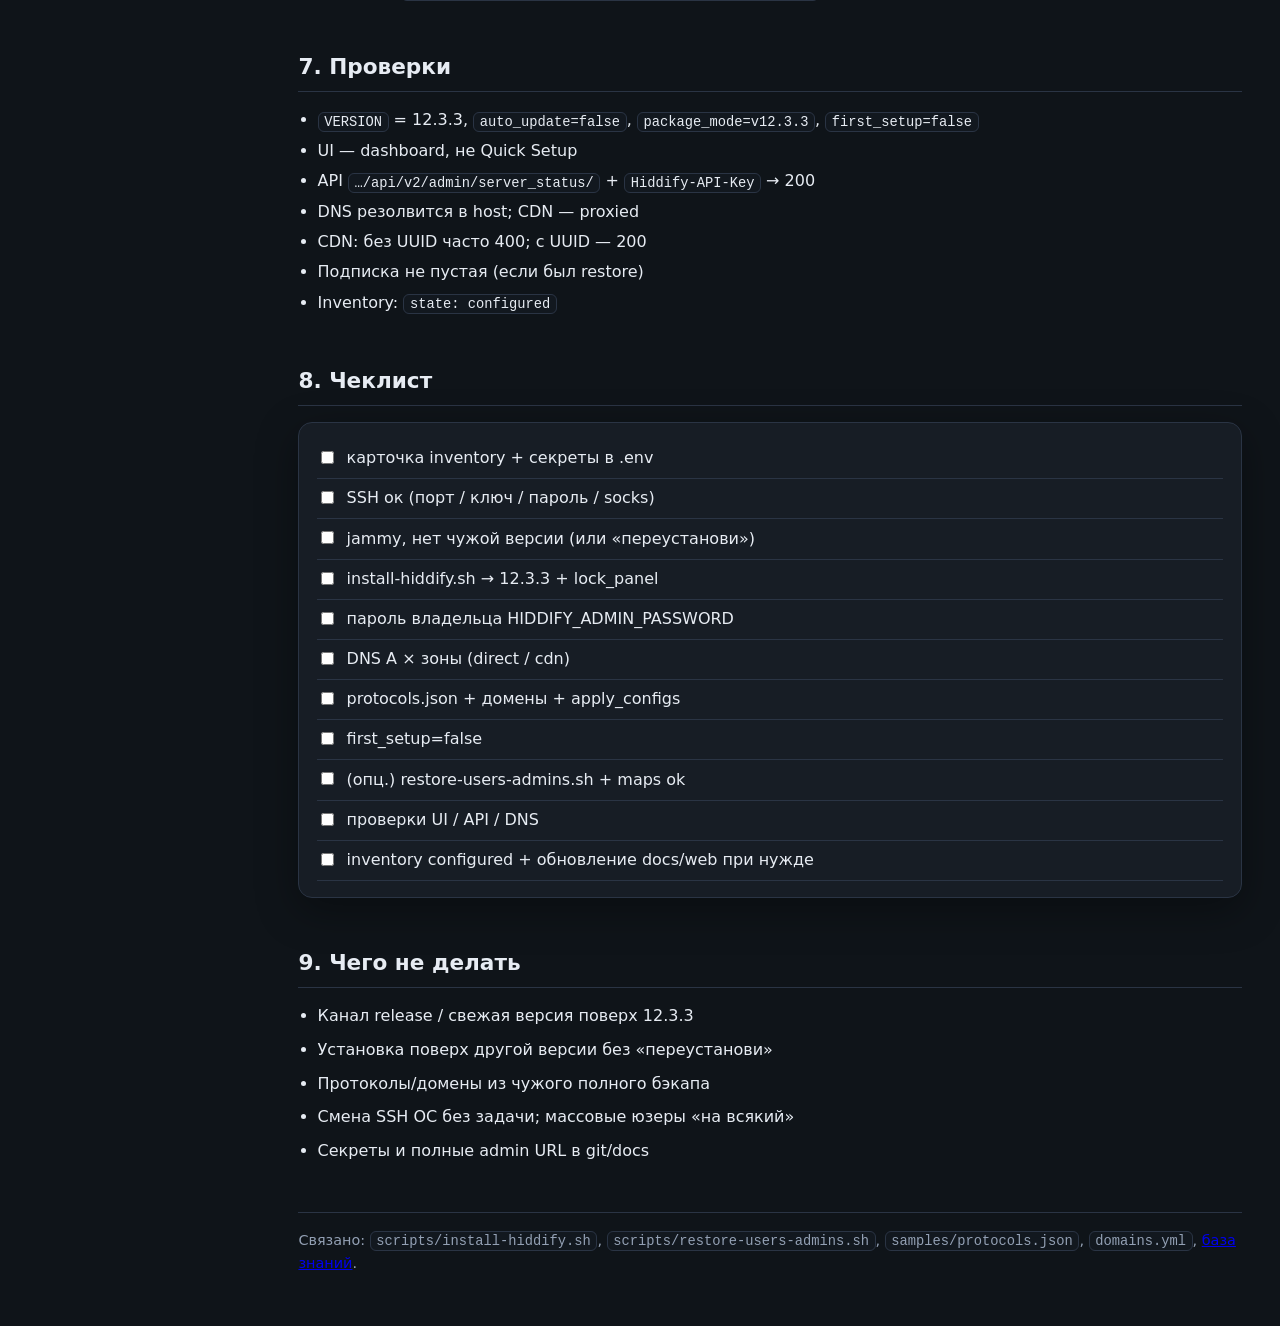
==== commit 26772162: "Refuse sample restore when any Hiddify version is already installed. Co-authored-by: Cursor <cursora" ====
--- a/docs/web/obrazec.html
+++ b/docs/web/obrazec.html
@@ -157,7 +157,7 @@
 
       <section id="restore">
         <h2>6. Restore users / admins / paths</h2>
-        <p>Только после свежей установки этой же сессии, когда установщик напечатал <code>Hiddify 12.3.3 installed</code>. Если панель уже стояла, restore не запускать, пока старый <code>/opt/hiddify-manager</code> не убран и установка не прошла заново.</p>
+        <p>Если на сервере уже есть любая версия Hiddify, сборка по образцу не стартует. Restore только после строки <code>Hiddify 12.3.3 installed</code> на машине, где до установки каталога панели не было.</p>
         <pre><code>export BACKUP_JSON=/tmp/restore-users.json
 export ADMIN_PASS_FILE=/tmp/admin.pass
 export SERVER_ID=vpn-vpN
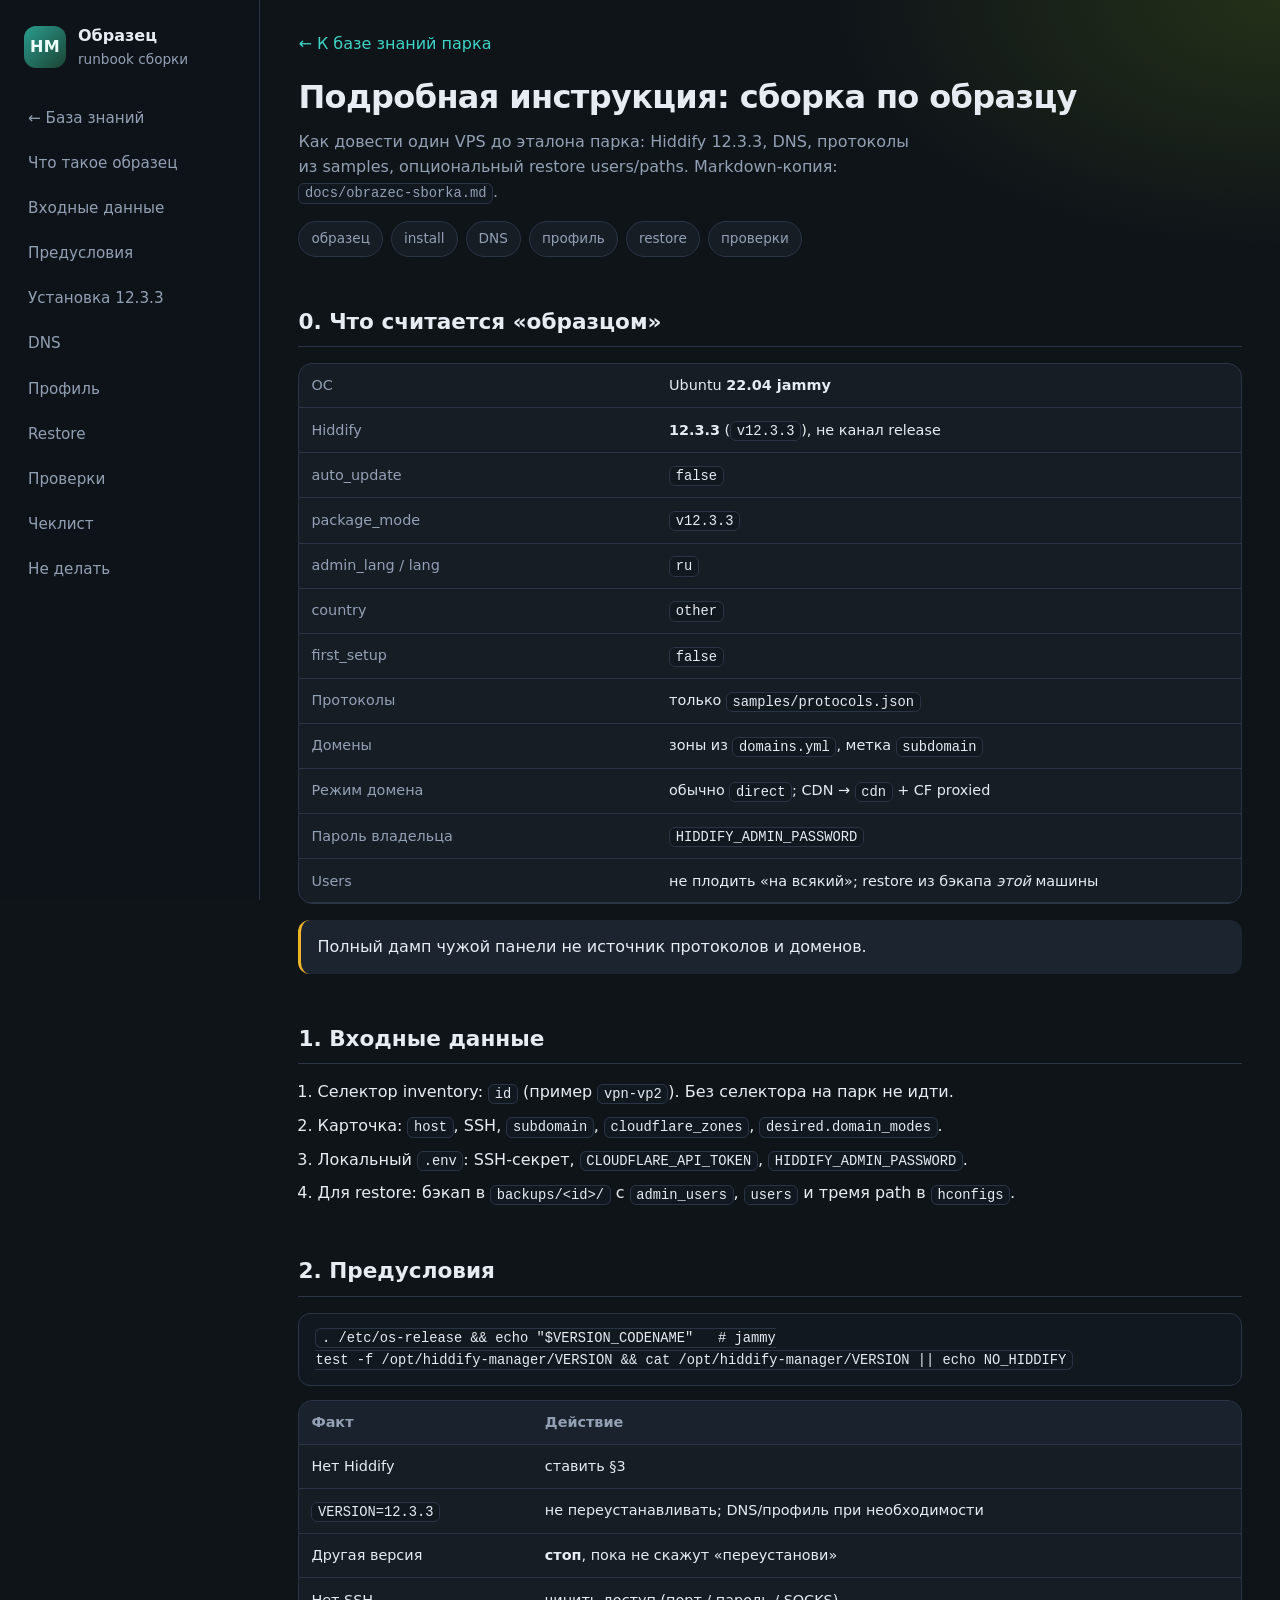
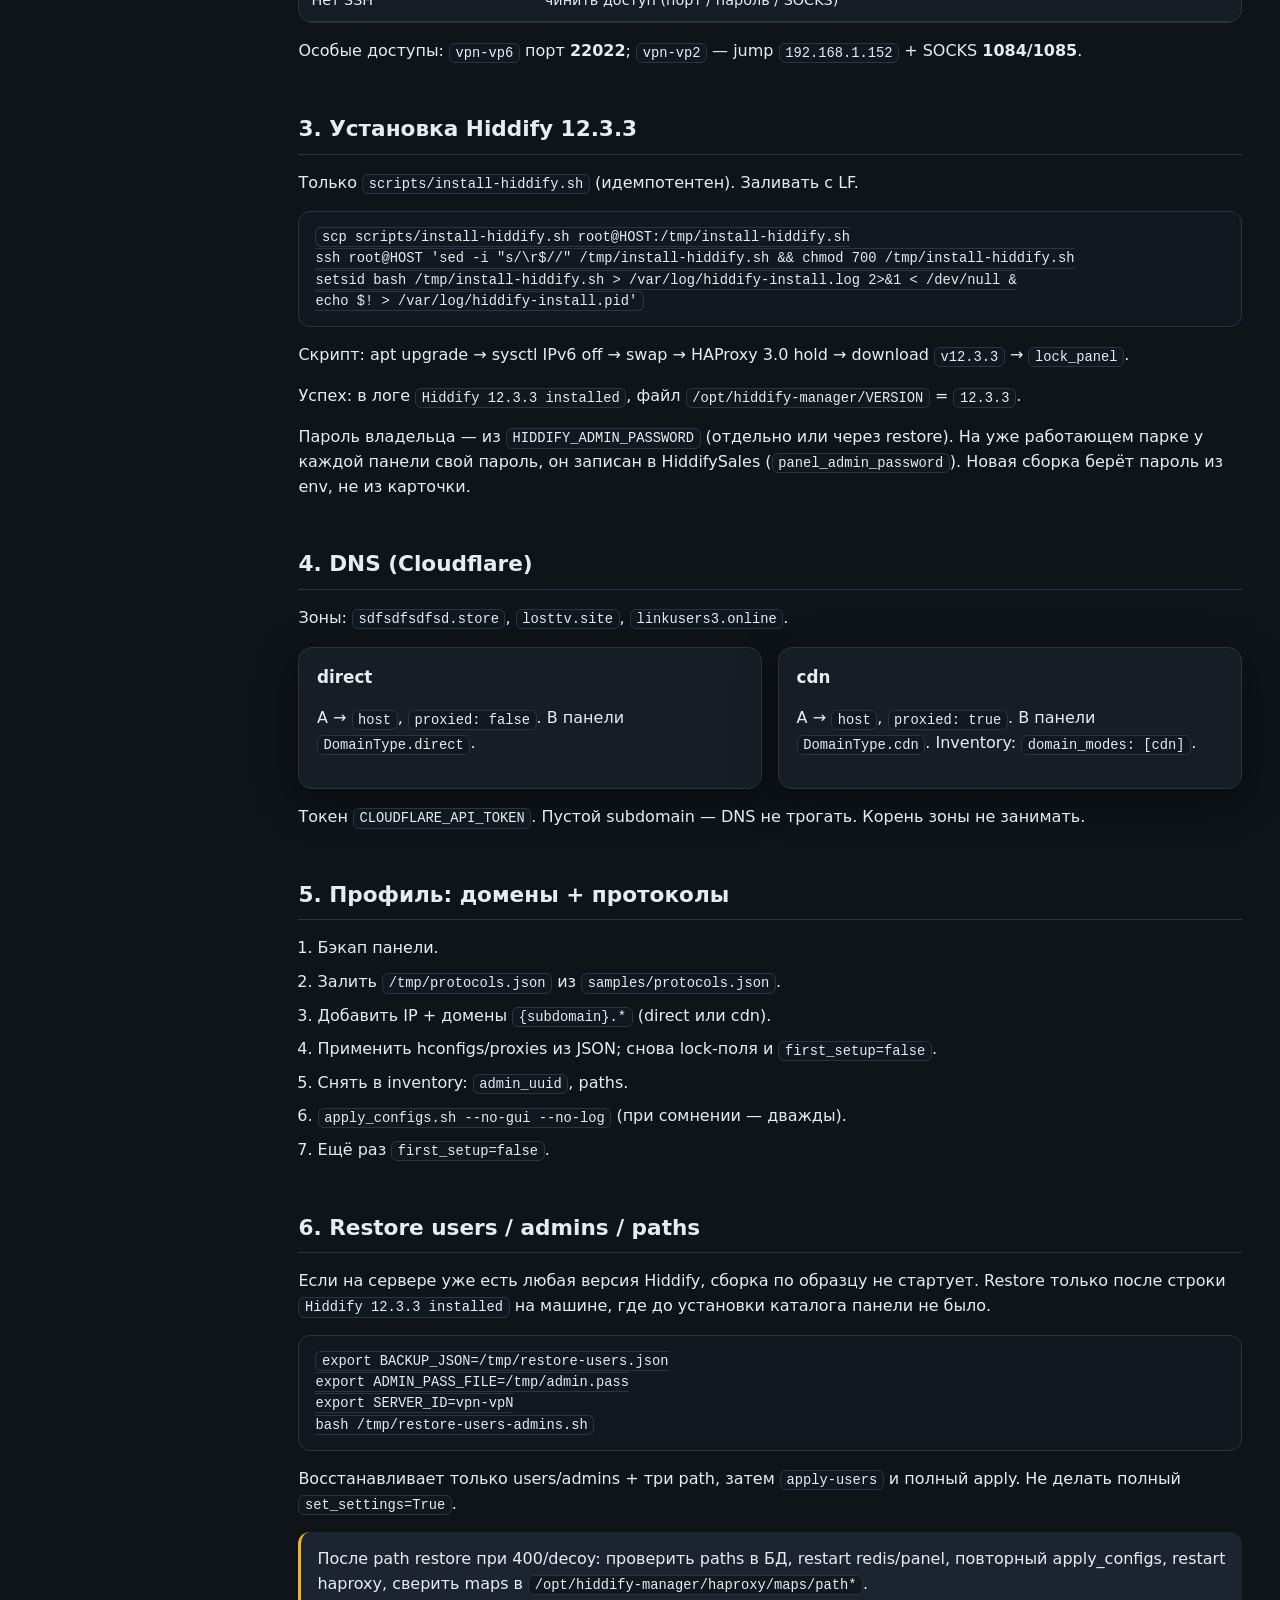
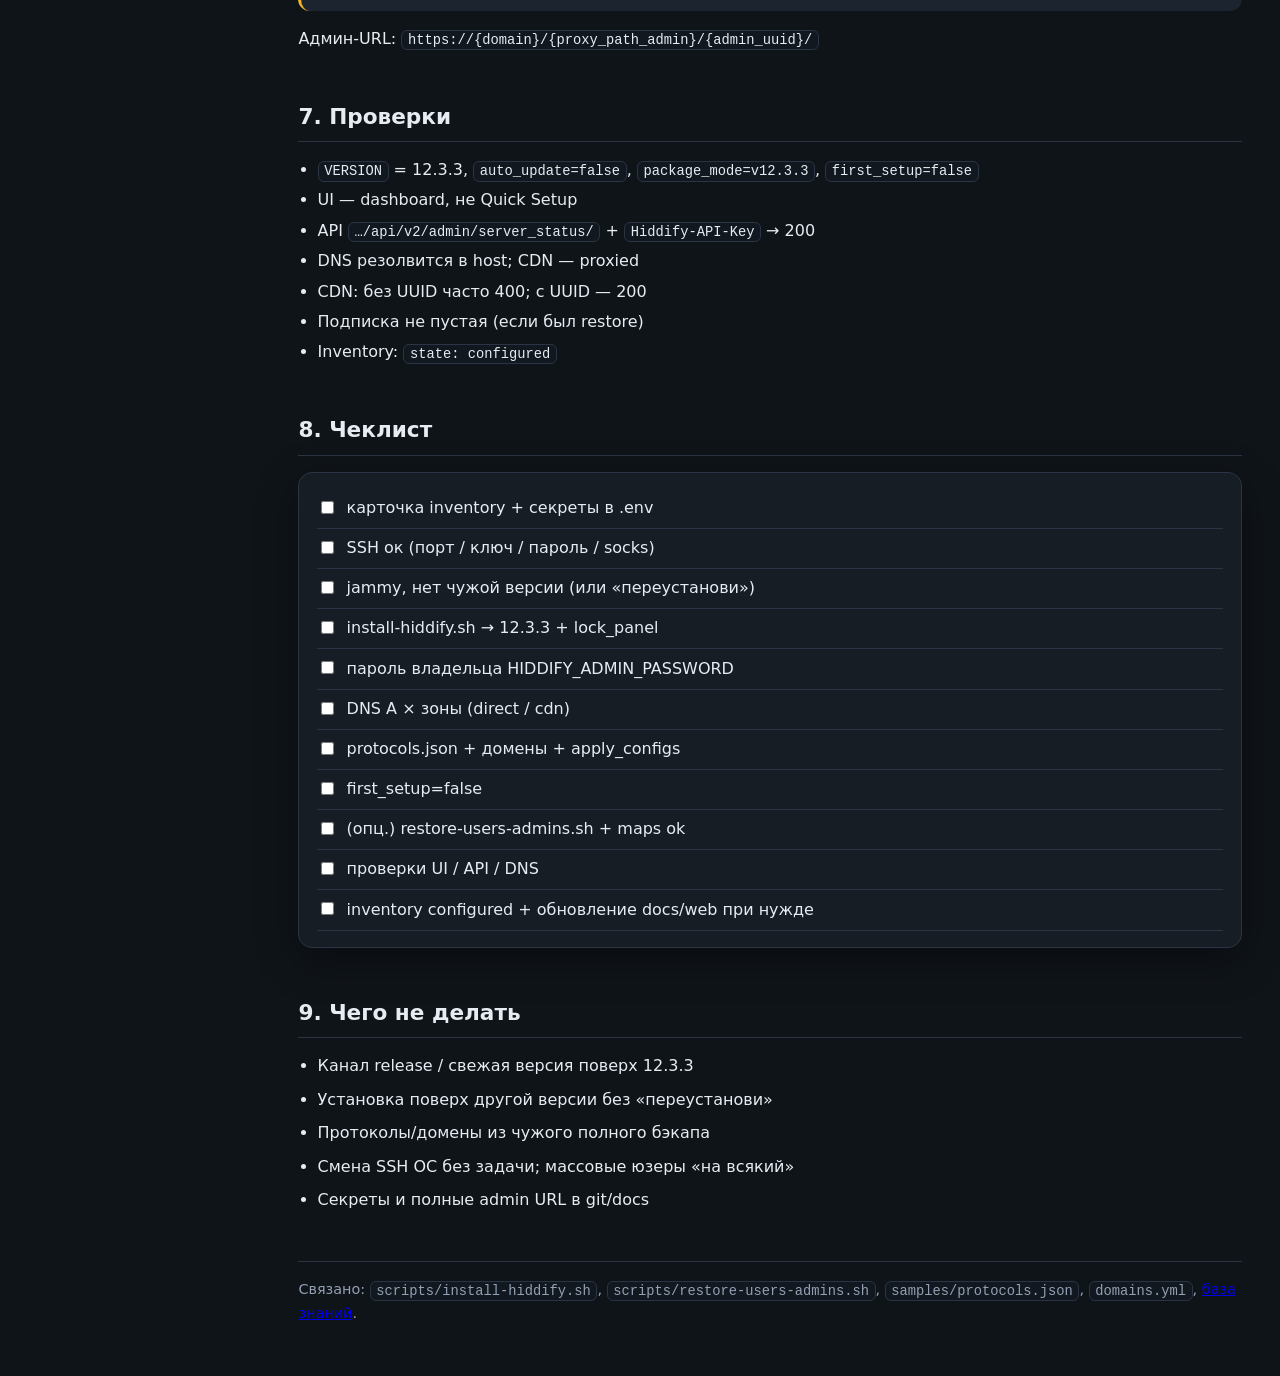
==== commit b830b1b3: "Record that each panel owner password is stored on the billing card. Co-authored-by: Cursor <cursora" ====
--- a/docs/web/obrazec.html
+++ b/docs/web/obrazec.html
@@ -123,7 +123,7 @@
 echo $! > /var/log/hiddify-install.pid'</code></pre>
         <p>Скрипт: apt upgrade → sysctl IPv6 off → swap → HAProxy 3.0 hold → download <code>v12.3.3</code> → <code>lock_panel</code>.</p>
         <p>Успех: в логе <code>Hiddify 12.3.3 installed</code>, файл <code>/opt/hiddify-manager/VERSION</code> = <code>12.3.3</code>.</p>
-        <p>Пароль владельца — из <code>HIDDIFY_ADMIN_PASSWORD</code> (отдельно или через restore).</p>
+        <p>Пароль владельца — из <code>HIDDIFY_ADMIN_PASSWORD</code> (отдельно или через restore). На уже работающем парке у каждой панели свой пароль, он записан в HiddifySales (<code>panel_admin_password</code>). Новая сборка берёт пароль из env, не из карточки.</p>
       </section>
 
       <section id="dns">
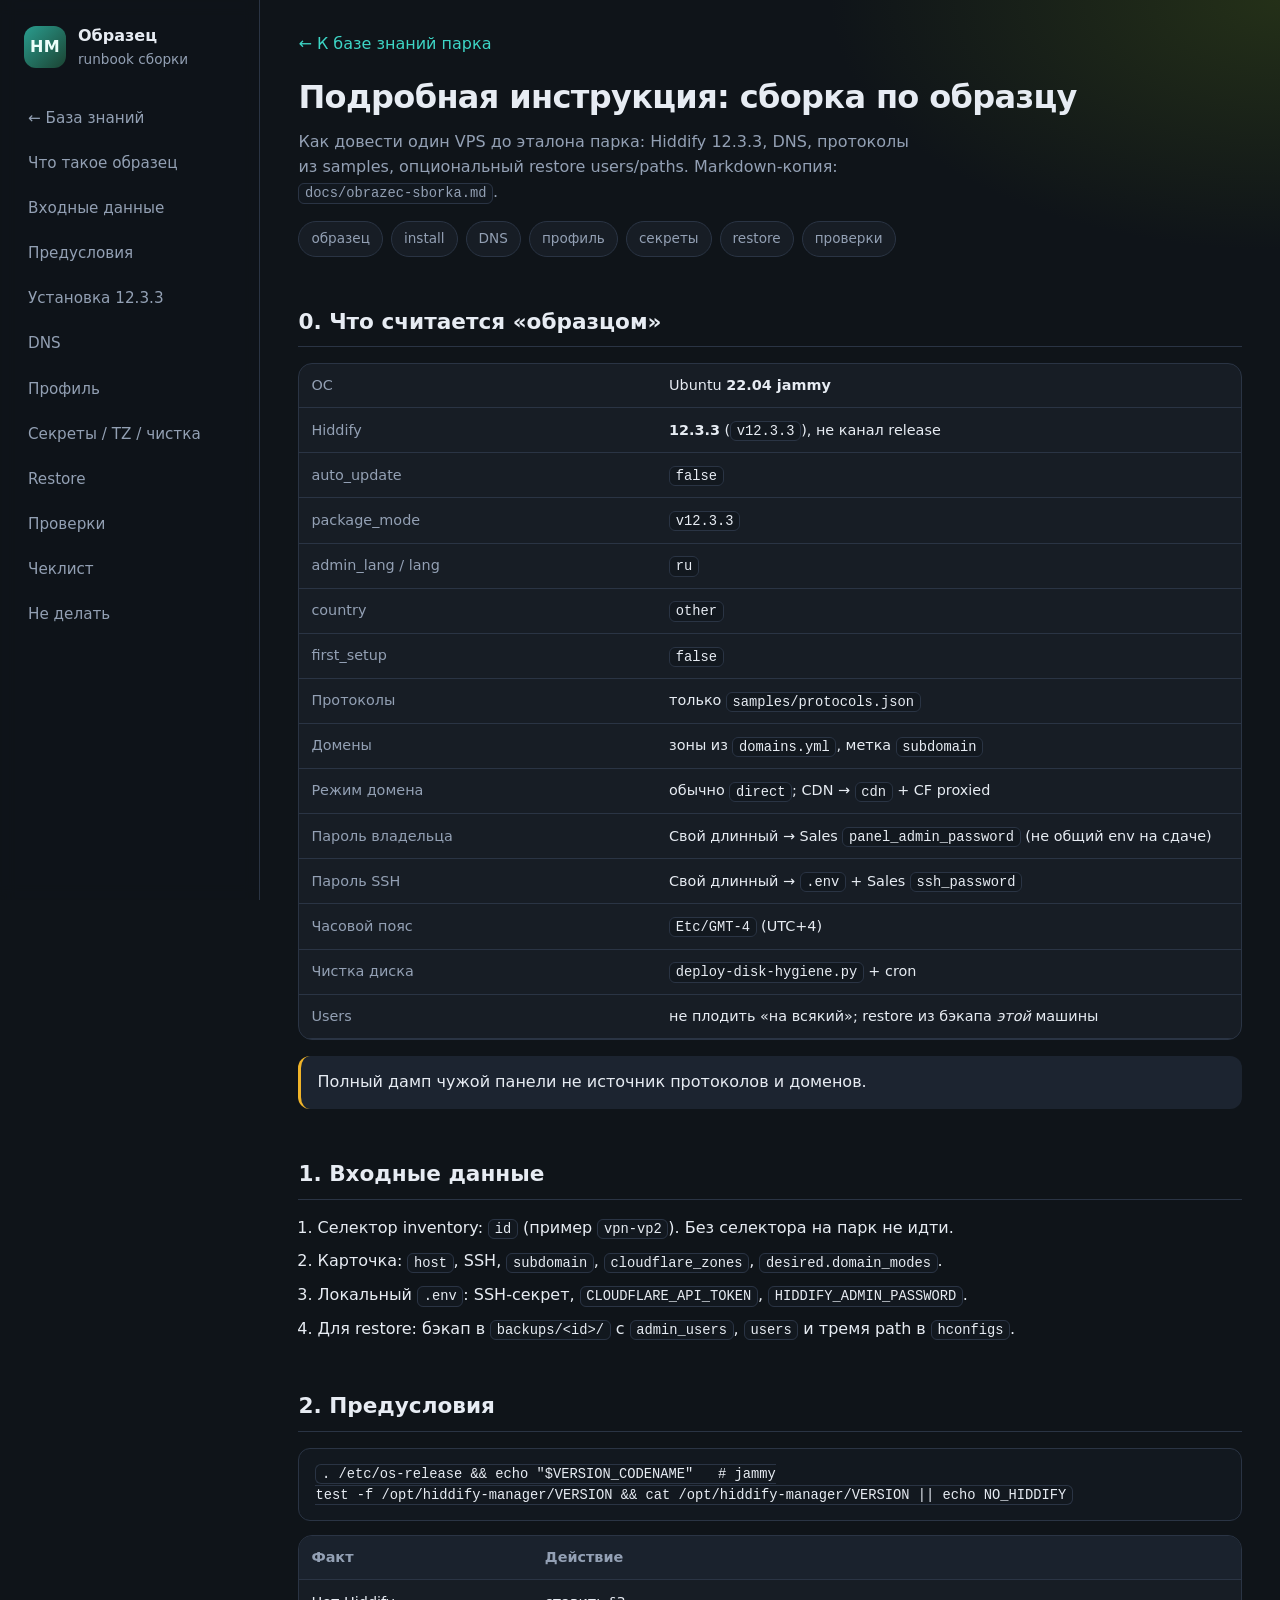
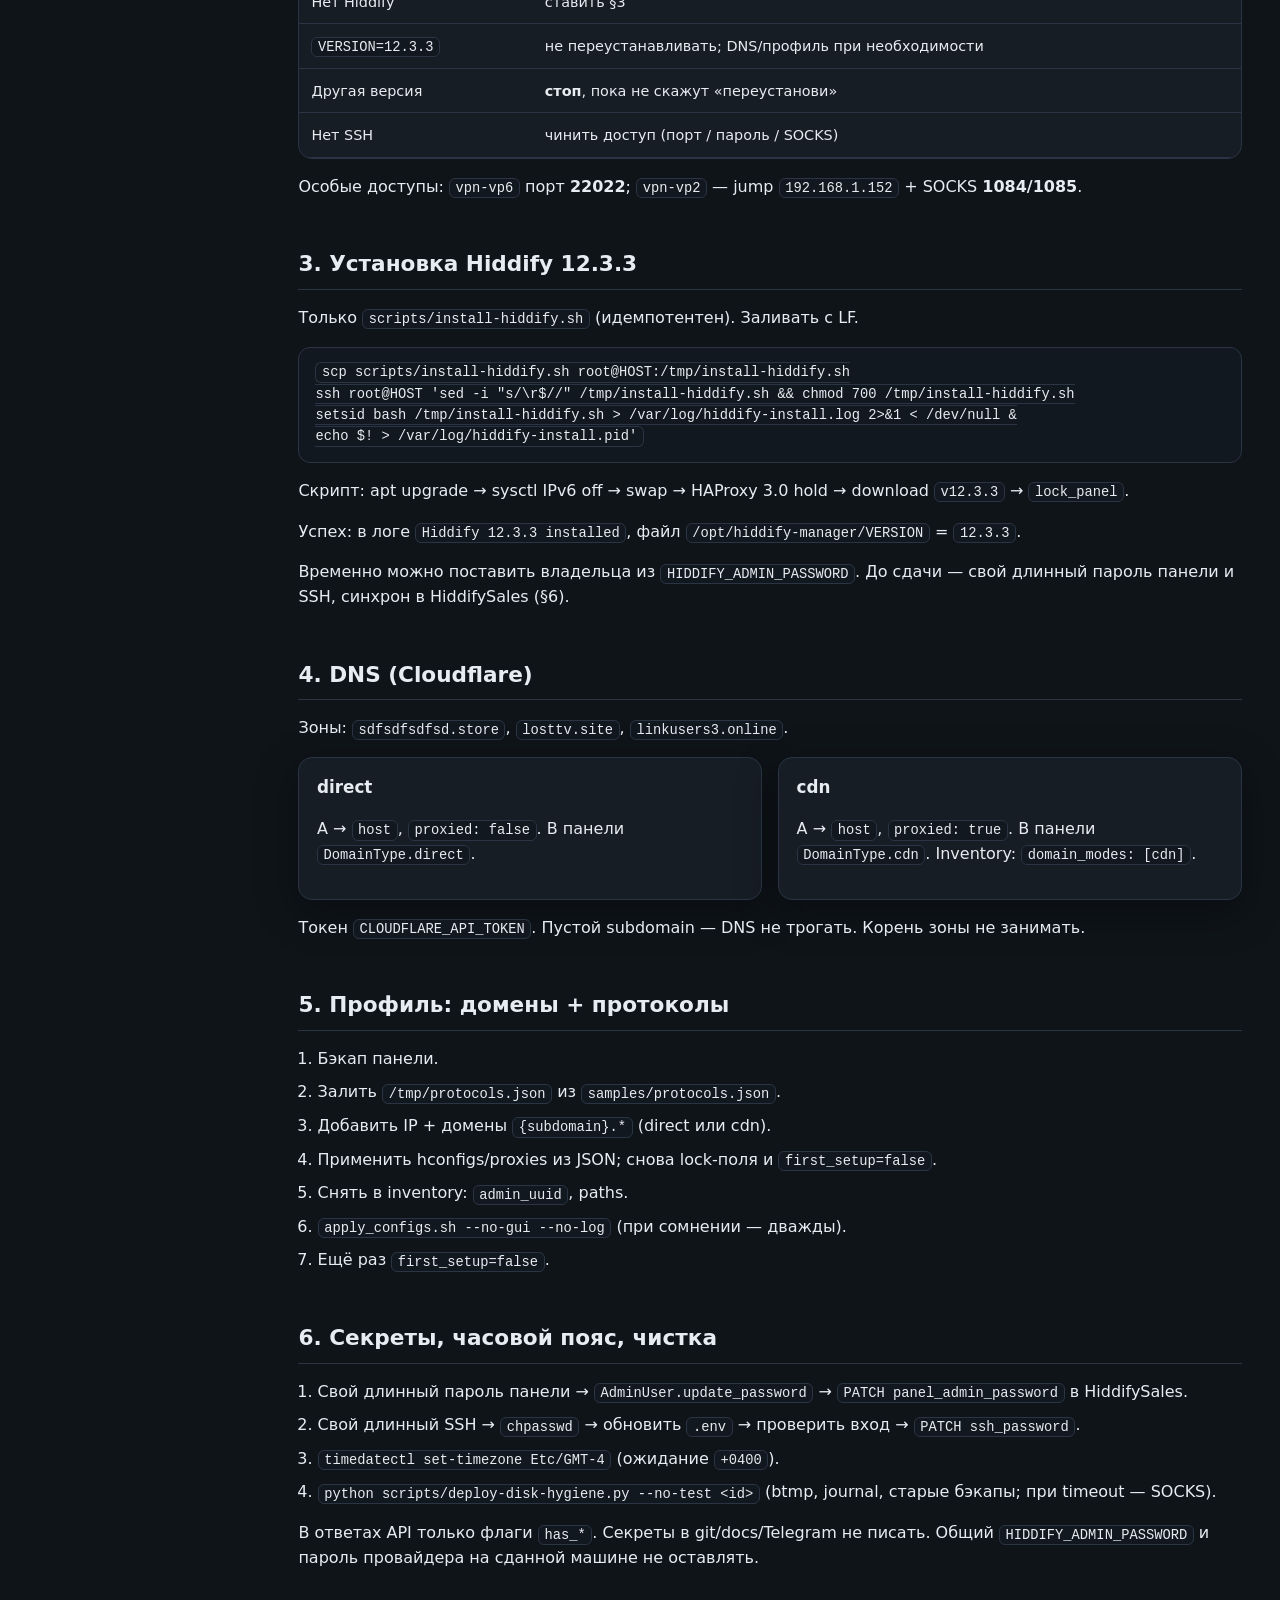
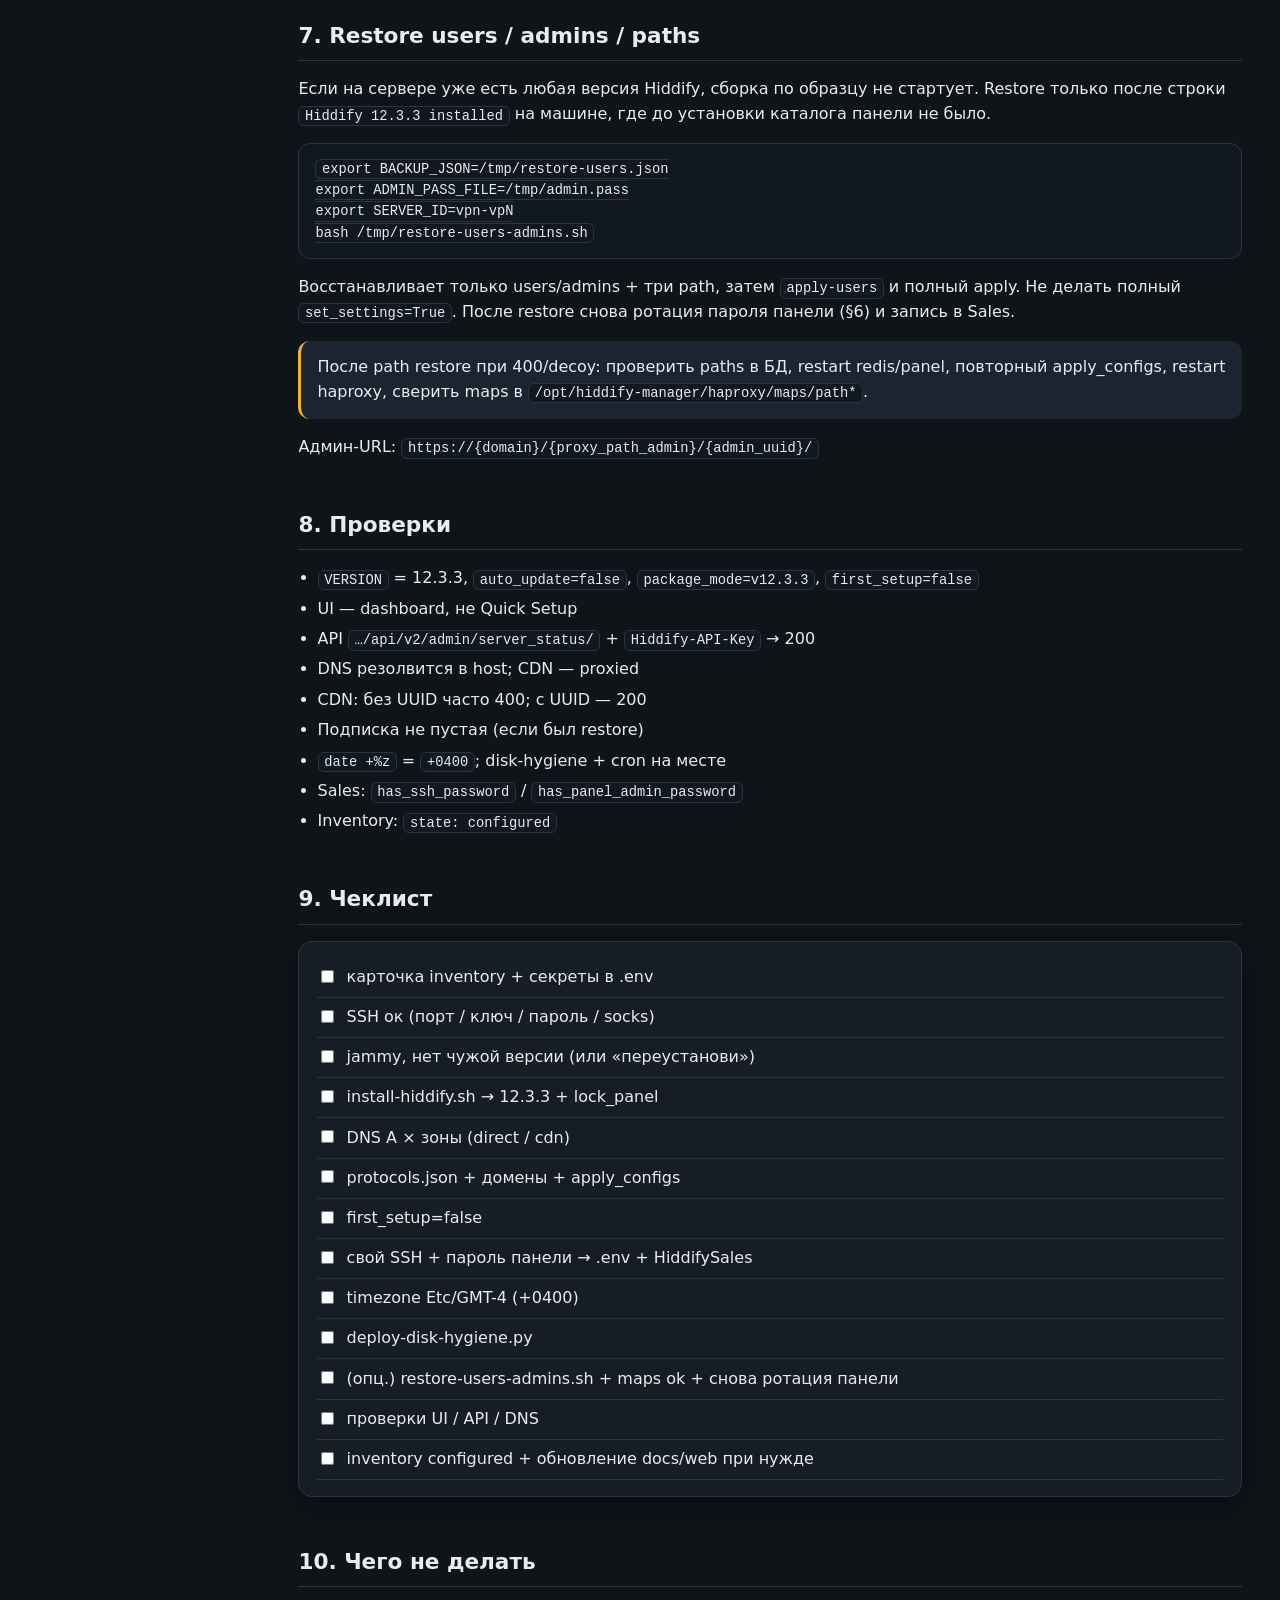
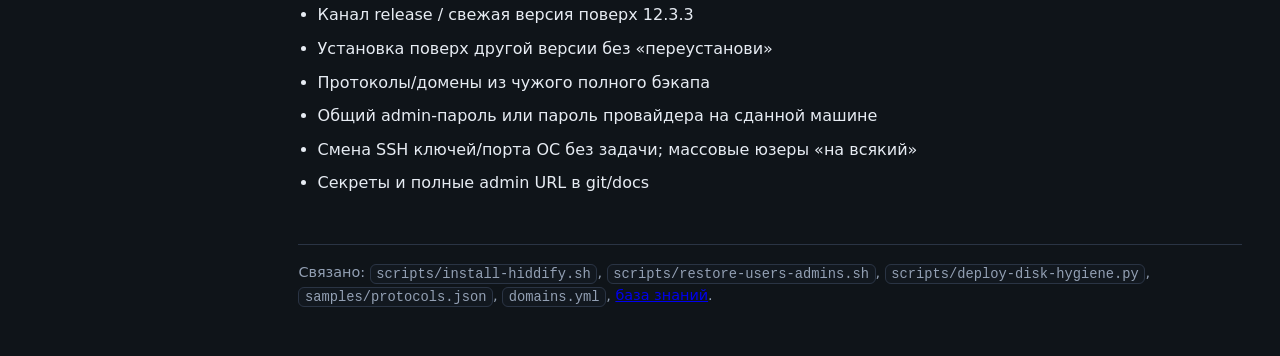
==== commit 883f66f0: "Require unique secrets, UTC+4, and disk hygiene in the sample build. Co-authored-by: Cursor <cursora" ====
--- a/docs/web/obrazec.html
+++ b/docs/web/obrazec.html
@@ -40,6 +40,7 @@
         <a href="#install">Установка 12.3.3</a>
         <a href="#dns">DNS</a>
         <a href="#profile">Профиль</a>
+        <a href="#harden">Секреты / TZ / чистка</a>
         <a href="#restore">Restore</a>
         <a href="#verify">Проверки</a>
         <a href="#checklist">Чеклист</a>
@@ -59,6 +60,7 @@
         <a href="#install">install</a>
         <a href="#dns">DNS</a>
         <a href="#profile">профиль</a>
+        <a href="#harden">секреты</a>
         <a href="#restore">restore</a>
         <a href="#verify">проверки</a>
       </div>
@@ -78,7 +80,10 @@
               <tr><td>Протоколы</td><td>только <code>samples/protocols.json</code></td></tr>
               <tr><td>Домены</td><td>зоны из <code>domains.yml</code>, метка <code>subdomain</code></td></tr>
               <tr><td>Режим домена</td><td>обычно <code>direct</code>; CDN → <code>cdn</code> + CF proxied</td></tr>
-              <tr><td>Пароль владельца</td><td><code>HIDDIFY_ADMIN_PASSWORD</code></td></tr>
+              <tr><td>Пароль владельца</td><td>Свой длинный → Sales <code>panel_admin_password</code> (не общий env на сдаче)</td></tr>
+              <tr><td>Пароль SSH</td><td>Свой длинный → <code>.env</code> + Sales <code>ssh_password</code></td></tr>
+              <tr><td>Часовой пояс</td><td><code>Etc/GMT-4</code> (UTC+4)</td></tr>
+              <tr><td>Чистка диска</td><td><code>deploy-disk-hygiene.py</code> + cron</td></tr>
               <tr><td>Users</td><td>не плодить «на всякий»; restore из бэкапа <em>этой</em> машины</td></tr>
             </tbody>
           </table>
@@ -123,7 +128,7 @@
 echo $! > /var/log/hiddify-install.pid'</code></pre>
         <p>Скрипт: apt upgrade → sysctl IPv6 off → swap → HAProxy 3.0 hold → download <code>v12.3.3</code> → <code>lock_panel</code>.</p>
         <p>Успех: в логе <code>Hiddify 12.3.3 installed</code>, файл <code>/opt/hiddify-manager/VERSION</code> = <code>12.3.3</code>.</p>
-        <p>Пароль владельца — из <code>HIDDIFY_ADMIN_PASSWORD</code> (отдельно или через restore). На уже работающем парке у каждой панели свой пароль, он записан в HiddifySales (<code>panel_admin_password</code>). Новая сборка берёт пароль из env, не из карточки.</p>
+        <p>Временно можно поставить владельца из <code>HIDDIFY_ADMIN_PASSWORD</code>. До сдачи — свой длинный пароль панели и SSH, синхрон в HiddifySales (§6).</p>
       </section>
 
       <section id="dns">
@@ -155,14 +160,25 @@
         </ol>
       </section>
 
+      <section id="harden">
+        <h2>6. Секреты, часовой пояс, чистка</h2>
+        <ol class="steps">
+          <li>Свой длинный пароль панели → <code>AdminUser.update_password</code> → <code>PATCH panel_admin_password</code> в HiddifySales.</li>
+          <li>Свой длинный SSH → <code>chpasswd</code> → обновить <code>.env</code> → проверить вход → <code>PATCH ssh_password</code>.</li>
+          <li><code>timedatectl set-timezone Etc/GMT-4</code> (ожидание <code>+0400</code>).</li>
+          <li><code>python scripts/deploy-disk-hygiene.py --no-test &lt;id&gt;</code> (btmp, journal, старые бэкапы; при timeout — SOCKS).</li>
+        </ol>
+        <p>В ответах API только флаги <code>has_*</code>. Секреты в git/docs/Telegram не писать. Общий <code>HIDDIFY_ADMIN_PASSWORD</code> и пароль провайдера на сданной машине не оставлять.</p>
+      </section>
+
       <section id="restore">
-        <h2>6. Restore users / admins / paths</h2>
+        <h2>7. Restore users / admins / paths</h2>
         <p>Если на сервере уже есть любая версия Hiddify, сборка по образцу не стартует. Restore только после строки <code>Hiddify 12.3.3 installed</code> на машине, где до установки каталога панели не было.</p>
         <pre><code>export BACKUP_JSON=/tmp/restore-users.json
 export ADMIN_PASS_FILE=/tmp/admin.pass
 export SERVER_ID=vpn-vpN
 bash /tmp/restore-users-admins.sh</code></pre>
-        <p>Восстанавливает только users/admins + три path, затем <code>apply-users</code> и полный apply. Не делать полный <code>set_settings=True</code>.</p>
+        <p>Восстанавливает только users/admins + три path, затем <code>apply-users</code> и полный apply. Не делать полный <code>set_settings=True</code>. После restore снова ротация пароля панели (§6) и запись в Sales.</p>
         <div class="callout warn">
           После path restore при 400/decoy: проверить paths в БД, restart redis/panel, повторный apply_configs, restart haproxy, сверить maps в <code>/opt/hiddify-manager/haproxy/maps/path*</code>.
         </div>
@@ -170,7 +186,7 @@
       </section>
 
       <section id="verify">
-        <h2>7. Проверки</h2>
+        <h2>8. Проверки</h2>
         <ul>
           <li><code>VERSION</code> = 12.3.3, <code>auto_update=false</code>, <code>package_mode=v12.3.3</code>, <code>first_setup=false</code></li>
           <li>UI — dashboard, не Quick Setup</li>
@@ -178,40 +194,45 @@
           <li>DNS резолвится в host; CDN — proxied</li>
           <li>CDN: без UUID часто 400; с UUID — 200</li>
           <li>Подписка не пустая (если был restore)</li>
+          <li><code>date +%z</code> = <code>+0400</code>; disk-hygiene + cron на месте</li>
+          <li>Sales: <code>has_ssh_password</code> / <code>has_panel_admin_password</code></li>
           <li>Inventory: <code>state: configured</code></li>
         </ul>
       </section>
 
       <section id="checklist">
-        <h2>8. Чеклист</h2>
+        <h2>9. Чеклист</h2>
         <div class="card checklist">
           <label><input type="checkbox" /> карточка inventory + секреты в .env</label>
           <label><input type="checkbox" /> SSH ок (порт / ключ / пароль / socks)</label>
           <label><input type="checkbox" /> jammy, нет чужой версии (или «переустанови»)</label>
           <label><input type="checkbox" /> install-hiddify.sh → 12.3.3 + lock_panel</label>
-          <label><input type="checkbox" /> пароль владельца HIDDIFY_ADMIN_PASSWORD</label>
           <label><input type="checkbox" /> DNS A × зоны (direct / cdn)</label>
           <label><input type="checkbox" /> protocols.json + домены + apply_configs</label>
           <label><input type="checkbox" /> first_setup=false</label>
-          <label><input type="checkbox" /> (опц.) restore-users-admins.sh + maps ok</label>
+          <label><input type="checkbox" /> свой SSH + пароль панели → .env + HiddifySales</label>
+          <label><input type="checkbox" /> timezone Etc/GMT-4 (+0400)</label>
+          <label><input type="checkbox" /> deploy-disk-hygiene.py</label>
+          <label><input type="checkbox" /> (опц.) restore-users-admins.sh + maps ok + снова ротация панели</label>
           <label><input type="checkbox" /> проверки UI / API / DNS</label>
           <label><input type="checkbox" /> inventory configured + обновление docs/web при нужде</label>
         </div>
       </section>
 
       <section id="dont">
-        <h2>9. Чего не делать</h2>
+        <h2>10. Чего не делать</h2>
         <ul class="pitfalls">
           <li>Канал release / свежая версия поверх 12.3.3</li>
           <li>Установка поверх другой версии без «переустанови»</li>
           <li>Протоколы/домены из чужого полного бэкапа</li>
-          <li>Смена SSH ОС без задачи; массовые юзеры «на всякий»</li>
+          <li>Общий admin-пароль или пароль провайдера на сданной машине</li>
+          <li>Смена SSH ключей/порта ОС без задачи; массовые юзеры «на всякий»</li>
           <li>Секреты и полные admin URL в git/docs</li>
         </ul>
       </section>
 
       <footer class="page-footer">
-        Связано: <code>scripts/install-hiddify.sh</code>, <code>scripts/restore-users-admins.sh</code>, <code>samples/protocols.json</code>, <code>domains.yml</code>, <a href="index.html">база знаний</a>.
+        Связано: <code>scripts/install-hiddify.sh</code>, <code>scripts/restore-users-admins.sh</code>, <code>scripts/deploy-disk-hygiene.py</code>, <code>samples/protocols.json</code>, <code>domains.yml</code>, <a href="index.html">база знаний</a>.
       </footer>
     </main>
   </div>
